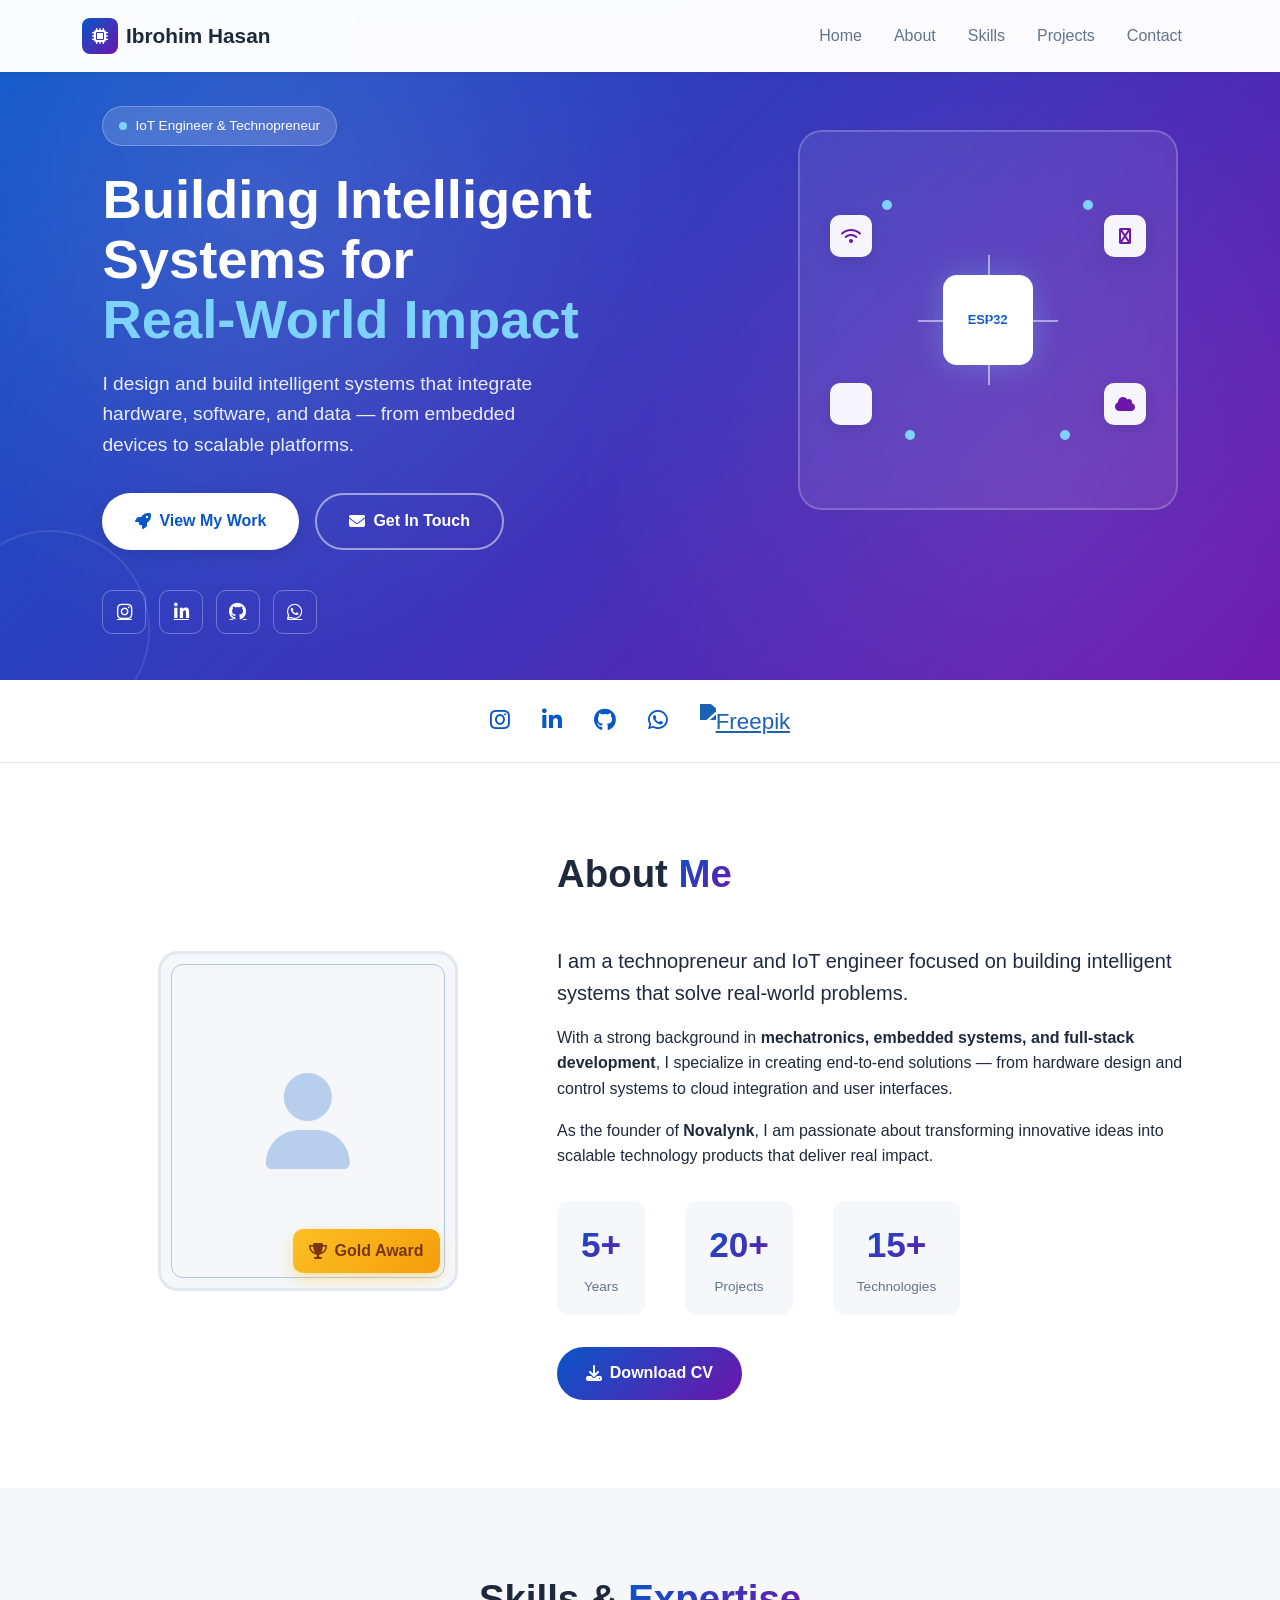
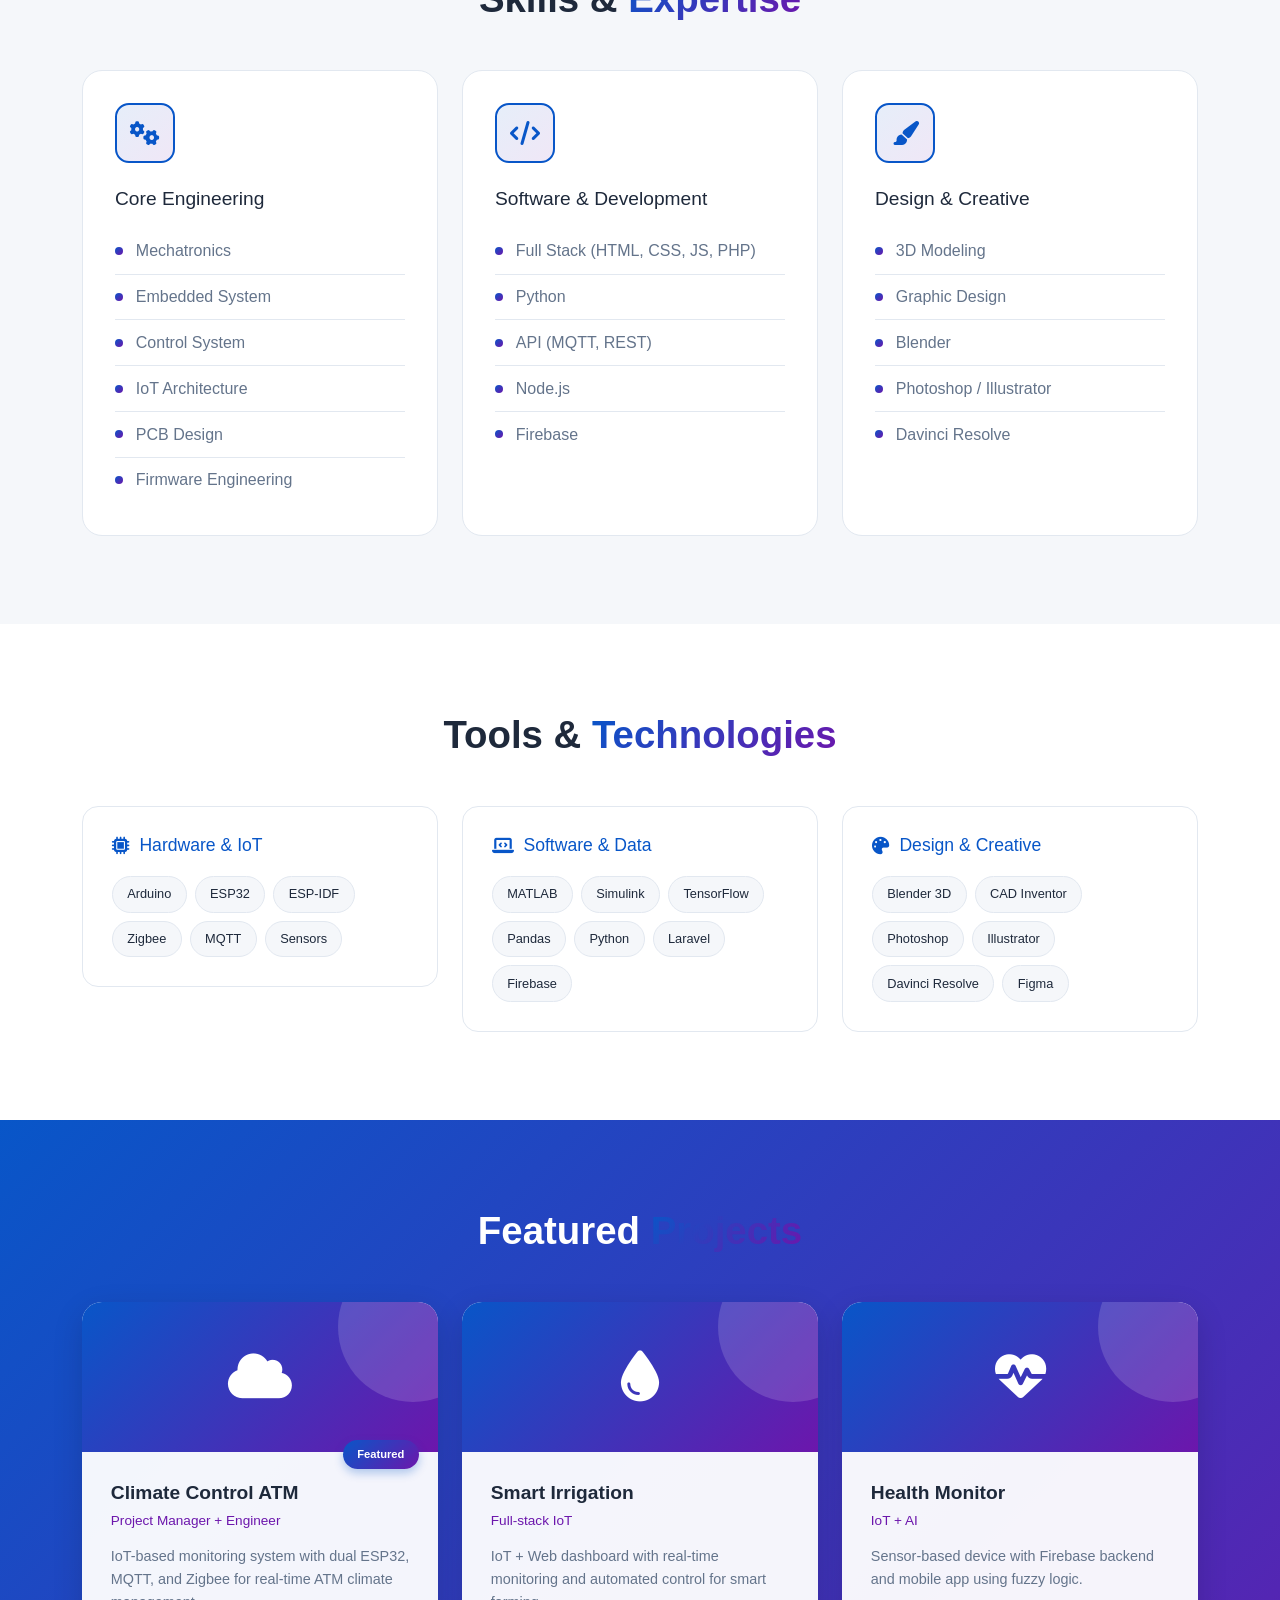
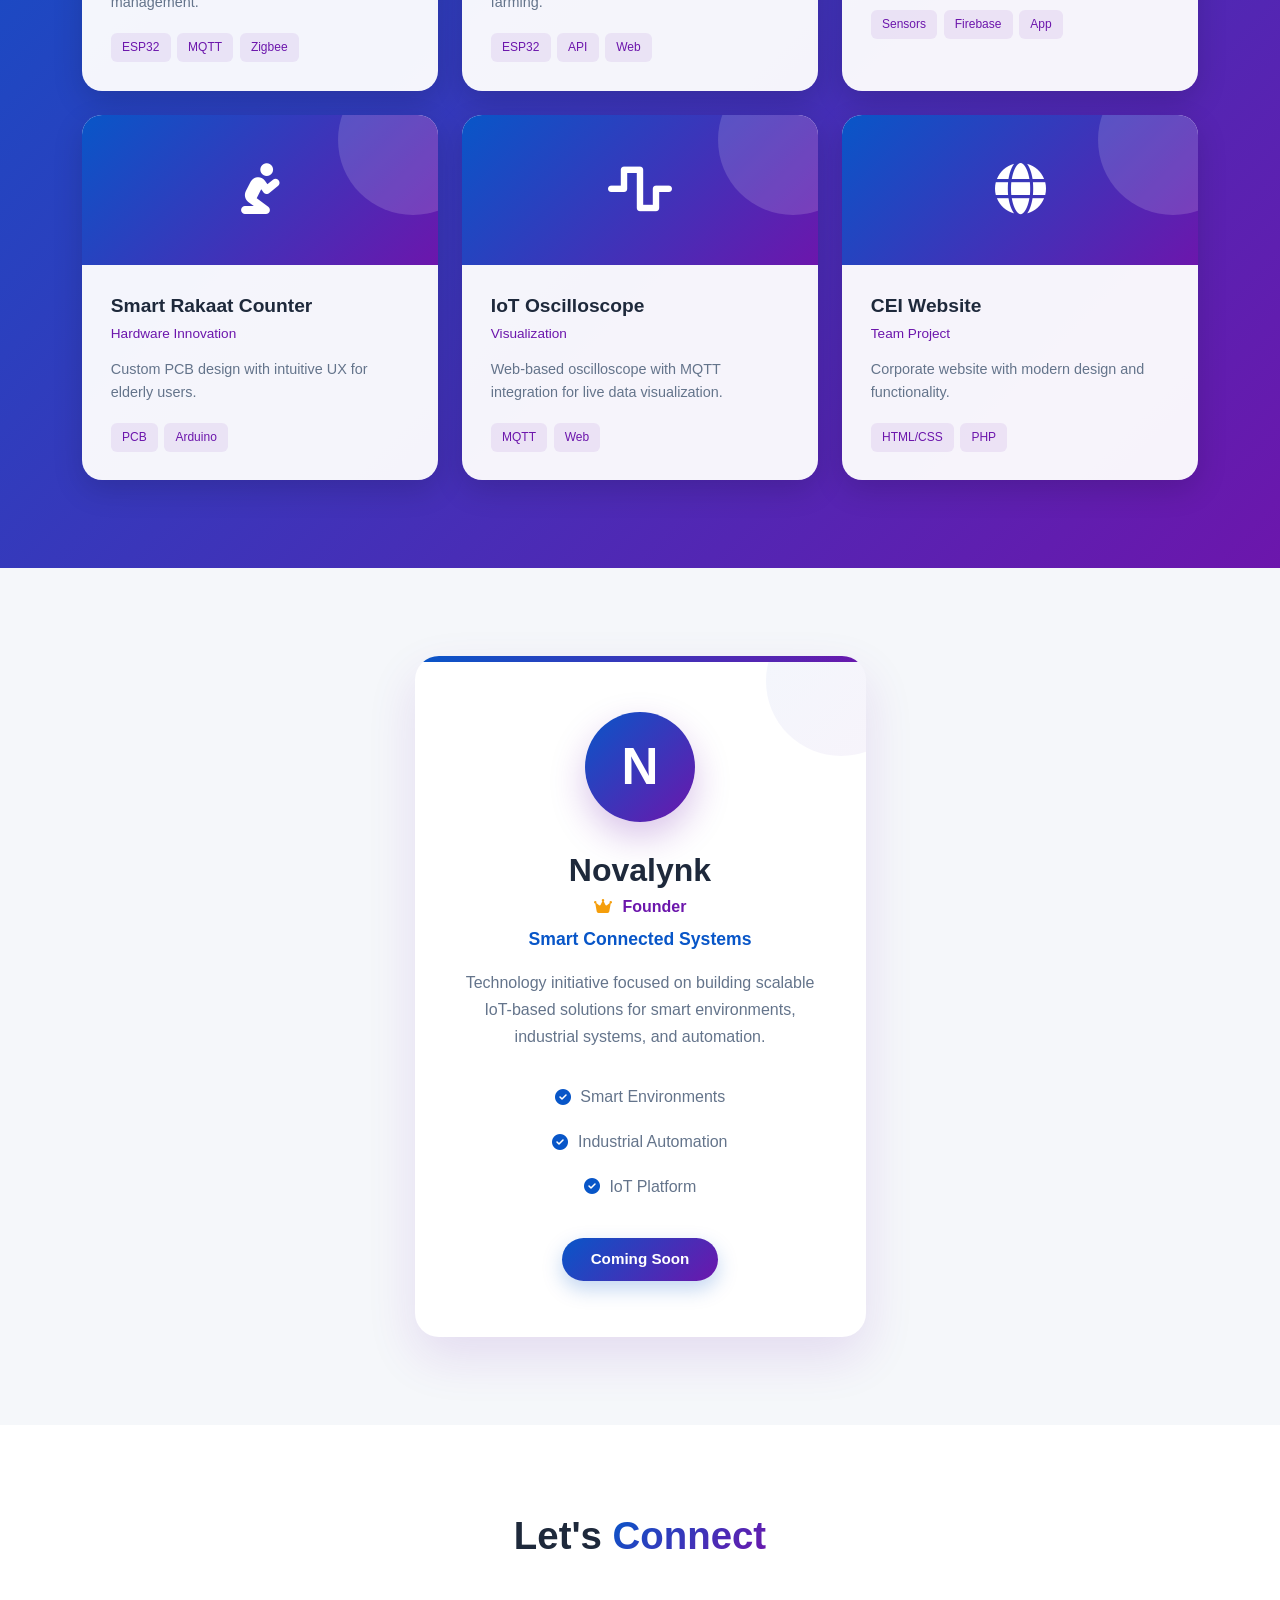
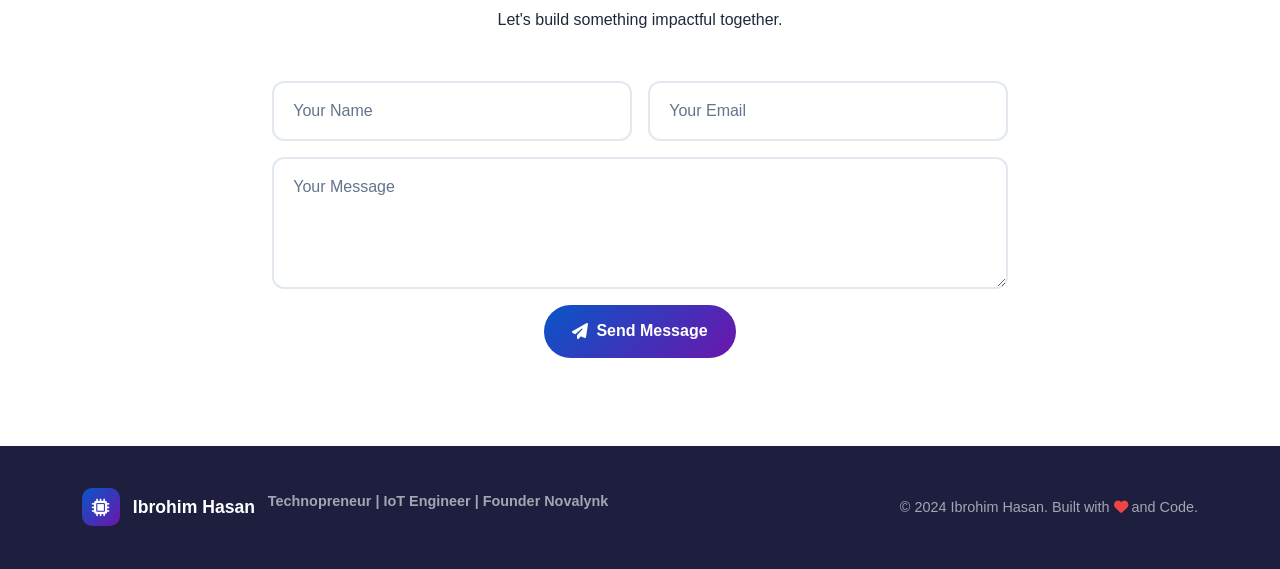
==== index.html @ d658c967 "Update Design" ====
<!DOCTYPE html>
<html lang="id">
<head>
    <meta charset="UTF-8">
    <meta name="viewport" content="width=device-width, initial-scale=1.0">
    <title>Ibrohim Hasan | Technopreneur & IoT Engineer</title>
    <link href="https://cdn.jsdelivr.net/npm/bootstrap@5.3.3/dist/css/bootstrap.min.css" rel="stylesheet">
    <link rel="stylesheet" href="https://cdnjs.cloudflare.com/ajax/libs/font-awesome/6.4.2/css/all.min.css">
    <link rel="stylesheet" href="style.css">
</head>
<body>
    <!-- Circuit Background -->
    <div class="circuit-bg"></div>
    
    <!-- Navigation -->
    <nav class="navbar navbar-expand-lg navbar-light fixed-top">
        <div class="container">
            <a class="navbar-brand" href="#">
                <span class="brand-icon"><i class="fas fa-microchip"></i></span> Ibrohim Hasan
            </a>
            <button class="navbar-toggler" type="button" data-bs-toggle="collapse" data-bs-target="#navbarNav">
                <span class="navbar-toggler-icon"></span>
            </button>
            <div class="collapse navbar-collapse" id="navbarNav">
                <ul class="navbar-nav ms-auto">
                    <li class="nav-item"><a class="nav-link" href="#hero">Home</a></li>
                    <li class="nav-item"><a class="nav-link" href="#about">About</a></li>
                    <li class="nav-item"><a class="nav-link" href="#skills">Skills</a></li>
                    <li class="nav-item"><a class="nav-link" href="#projects">Projects</a></li>
                    <li class="nav-item"><a class="nav-link" href="#contact">Contact</a></li>
                </ul>
            </div>
        </div>
    </nav>

    <!-- Hero Section - Gradient Blue to Purple -->
    <header class="hero" id="hero">
        <div class="hero-content">
            <div class="circuit-badge">
                <span class="circuit-dot"></span>
                <span>IoT Engineer & Technopreneur</span>
            </div>
            <h1>Building Intelligent Systems for <span class="highlight">Real-World Impact</span></h1>
            <p class="hero-subtitle">I design and build intelligent systems that integrate hardware, software, and data — from embedded devices to scalable platforms.</p>
            <div class="hero-buttons">
                <a href="#projects" class="btn btn-white">
                    <i class="fas fa-rocket"></i> View My Work
                </a>
                <a href="#contact" class="btn btn-outline-white">
                    <i class="fas fa-envelope"></i> Get In Touch
                </a>
            </div>
            <div class="hero-social">
                <a href="#"><i class="fab fa-instagram"></i></a>
                <a href="#"><i class="fab fa-linkedin-in"></i></a>
                <a href="#"><i class="fab fa-github"></i></a>
                <a href="#"><i class="fab fa-whatsapp"></i></a>
            </div>
        </div>
        <div class="hero-visual">
            <div class="pcb-board">
                <div class="pcb-cpu">ESP32</div>
                <div class="pcb-trace t1"></div>
                <div class="pcb-trace t2"></div>
                <div class="pcb-trace t3"></div>
                <div class="pcb-trace t4"></div>
                <div class="pcb-node n1"></div>
                <div class="pcb-node n2"></div>
                <div class="pcb-node n3"></div>
                <div class="pcb-node n4"></div>
                <div class="pcb-component c1"><i class="fas fa-wifi"></i></div>
                <div class="pcb-component c2"><i class="fas fa-bluetooth-b"></i></div>
                <div class="pcb-component c3"><i class="fas fa-sensor"></i></div>
                <div class="pcb-component c4"><i class="fas fa-cloud"></i></div>
            </div>
        </div>
    </header>

    <!-- Social Links Bar - White Background -->
    <div class="social-bar">
        <a href="#"><i class="fab fa-instagram"></i></a>
        <a href="#"><i class="fab fa-linkedin-in"></i></a>
        <a href="#"><i class="fab fa-github"></i></a>
        <a href="#"><i class="fab fa-whatsapp"></i></a>
        <a href="#"><img src="https://cdn.worldvectorlogo.com/logos/freepik.svg" alt="Freepik"></a>
    </div>

    <!-- About Section - White Background -->
    <section id="about" class="section-white">
        <div class="container">
            <div class="row align-items-center">
                <div class="col-lg-5 text-center mb-4 mb-lg-0">
                    <div class="about-frame">
                        <div class="frame-inner">
                            <div class="photo-placeholder">
                                <i class="fas fa-user"></i>
                            </div>
                            <div class="award-badge">
                                <i class="fas fa-trophy"></i> Gold Award
                            </div>
                        </div>
                    </div>
                </div>
                <div class="col-lg-7">
                    <h2 class="section-title">About <span class="highlight">Me</span></h2>
                    <p class="lead">I am a <strong>technopreneur and IoT engineer</strong> focused on building intelligent systems that solve real-world problems.</p>
                    <p>With a strong background in <strong>mechatronics, embedded systems, and full-stack development</strong>, I specialize in creating end-to-end solutions — from hardware design and control systems to cloud integration and user interfaces.</p>
                    <p>As the founder of <strong>Novalynk</strong>, I am passionate about transforming innovative ideas into scalable technology products that deliver real impact.</p>
                    <div class="stats-row">
                        <div class="stat-box">
                            <span class="stat-num">5+</span>
                            <span class="stat-label">Years</span>
                        </div>
                        <div class="stat-box">
                            <span class="stat-num">20+</span>
                            <span class="stat-label">Projects</span>
                        </div>
                        <div class="stat-box">
                            <span class="stat-num">15+</span>
                            <span class="stat-label">Technologies</span>
                        </div>
                    </div>
                    <a href="#" class="btn btn-download">
                        <i class="fas fa-download"></i> Download CV
                    </a>
                </div>
            </div>
        </div>
    </section>

    <!-- Skills Section - Light Gray Background -->
    <section id="skills" class="section-light">
        <div class="container">
            <h2 class="section-title text-center">Skills & <span class="highlight">Expertise</span></h2>
            <div class="row g-4">
                <div class="col-lg-4">
                    <div class="skill-category">
                        <div class="category-icon">
                            <i class="fas fa-cogs"></i>
                        </div>
                        <h3>Core Engineering</h3>
                        <ul class="skill-list">
                            <li><span class="skill-point"></span> Mechatronics</li>
                            <li><span class="skill-point"></span> Embedded System</li>
                            <li><span class="skill-point"></span> Control System</li>
                            <li><span class="skill-point"></span> IoT Architecture</li>
                            <li><span class="skill-point"></span> PCB Design</li>
                            <li><span class="skill-point"></span> Firmware Engineering</li>
                        </ul>
                    </div>
                </div>
                <div class="col-lg-4">
                    <div class="skill-category">
                        <div class="category-icon">
                            <i class="fas fa-code"></i>
                        </div>
                        <h3>Software & Development</h3>
                        <ul class="skill-list">
                            <li><span class="skill-point"></span> Full Stack (HTML, CSS, JS, PHP)</li>
                            <li><span class="skill-point"></span> Python</li>
                            <li><span class="skill-point"></span> API (MQTT, REST)</li>
                            <li><span class="skill-point"></span> Node.js</li>
                            <li><span class="skill-point"></span> Firebase</li>
                        </ul>
                    </div>
                </div>
                <div class="col-lg-4">
                    <div class="skill-category">
                        <div class="category-icon">
                            <i class="fas fa-paint-brush"></i>
                        </div>
                        <h3>Design & Creative</h3>
                        <ul class="skill-list">
                            <li><span class="skill-point"></span> 3D Modeling</li>
                            <li><span class="skill-point"></span> Graphic Design</li>
                            <li><span class="skill-point"></span> Blender</li>
                            <li><span class="skill-point"></span> Photoshop / Illustrator</li>
                            <li><span class="skill-point"></span> Davinci Resolve</li>
                        </ul>
                    </div>
                </div>
            </div>
        </div>
    </section>

    <!-- Tools Section - White Background -->
    <section id="tools" class="section-white">
        <div class="container">
            <h2 class="section-title text-center">Tools & <span class="highlight">Technologies</span></h2>
            <div class="row g-4">
                <div class="col-lg-4">
                    <div class="tool-group">
                        <h4><i class="fas fa-microchip"></i> Hardware & IoT</h4>
                        <div class="tool-tags">
                            <span class="tool-tag">Arduino</span>
                            <span class="tool-tag">ESP32</span>
                            <span class="tool-tag">ESP-IDF</span>
                            <span class="tool-tag">Zigbee</span>
                            <span class="tool-tag">MQTT</span>
                            <span class="tool-tag">Sensors</span>
                        </div>
                    </div>
                </div>
                <div class="col-lg-4">
                    <div class="tool-group">
                        <h4><i class="fas fa-laptop-code"></i> Software & Data</h4>
                        <div class="tool-tags">
                            <span class="tool-tag">MATLAB</span>
                            <span class="tool-tag">Simulink</span>
                            <span class="tool-tag">TensorFlow</span>
                            <span class="tool-tag">Pandas</span>
                            <span class="tool-tag">Python</span>
                            <span class="tool-tag">Laravel</span>
                            <span class="tool-tag">Firebase</span>
                        </div>
                    </div>
                </div>
                <div class="col-lg-4">
                    <div class="tool-group">
                        <h4><i class="fas fa-palette"></i> Design & Creative</h4>
                        <div class="tool-tags">
                            <span class="tool-tag">Blender 3D</span>
                            <span class="tool-tag">CAD Inventor</span>
                            <span class="tool-tag">Photoshop</span>
                            <span class="tool-tag">Illustrator</span>
                            <span class="tool-tag">Davinci Resolve</span>
                            <span class="tool-tag">Figma</span>
                        </div>
                    </div>
                </div>
            </div>
        </div>
    </section>

    <!-- Projects Section - Gradient Blue to Purple Background -->
    <section id="projects" class="section-gradient">
        <div class="container">
            <h2 class="section-title text-center">Featured <span class="highlight">Projects</span></h2>
            <div class="row g-4">
                <div class="col-md-6 col-lg-4">
                    <div class="project-card">
                        <div class="project-img">
                            <i class="fas fa-cloud"></i>
                        </div>
                        <div class="project-content">
                            <span class="project-badge">Featured</span>
                            <h3>Climate Control ATM</h3>
                            <p class="project-role">Project Manager + Engineer</p>
                            <p class="project-desc">IoT-based monitoring system with dual ESP32, MQTT, and Zigbee for real-time ATM climate management.</p>
                            <div class="project-tech">
                                <span>ESP32</span>
                                <span>MQTT</span>
                                <span>Zigbee</span>
                            </div>
                        </div>
                    </div>
                </div>
                <div class="col-md-6 col-lg-4">
                    <div class="project-card">
                        <div class="project-img">
                            <i class="fas fa-tint"></i>
                        </div>
                        <div class="project-content">
                            <h3>Smart Irrigation</h3>
                            <p class="project-role">Full-stack IoT</p>
                            <p class="project-desc">IoT + Web dashboard with real-time monitoring and automated control for smart farming.</p>
                            <div class="project-tech">
                                <span>ESP32</span>
                                <span>API</span>
                                <span>Web</span>
                            </div>
                        </div>
                    </div>
                </div>
                <div class="col-md-6 col-lg-4">
                    <div class="project-card">
                        <div class="project-img">
                            <i class="fas fa-heartbeat"></i>
                        </div>
                        <div class="project-content">
                            <h3>Health Monitor</h3>
                            <p class="project-role">IoT + AI</p>
                            <p class="project-desc">Sensor-based device with Firebase backend and mobile app using fuzzy logic.</p>
                            <div class="project-tech">
                                <span>Sensors</span>
                                <span>Firebase</span>
                                <span>App</span>
                            </div>
                        </div>
                    </div>
                </div>
                <div class="col-md-6 col-lg-4">
                    <div class="project-card">
                        <div class="project-img">
                            <i class="fas fa-pray"></i>
                        </div>
                        <div class="project-content">
                            <h3>Smart Rakaat Counter</h3>
                            <p class="project-role">Hardware Innovation</p>
                            <p class="project-desc">Custom PCB design with intuitive UX for elderly users.</p>
                            <div class="project-tech">
                                <span>PCB</span>
                                <span>Arduino</span>
                            </div>
                        </div>
                    </div>
                </div>
                <div class="col-md-6 col-lg-4">
                    <div class="project-card">
                        <div class="project-img">
                            <i class="fas fa-wave-square"></i>
                        </div>
                        <div class="project-content">
                            <h3>IoT Oscilloscope</h3>
                            <p class="project-role">Visualization</p>
                            <p class="project-desc">Web-based oscilloscope with MQTT integration for live data visualization.</p>
                            <div class="project-tech">
                                <span>MQTT</span>
                                <span>Web</span>
                            </div>
                        </div>
                    </div>
                </div>
                <div class="col-md-6 col-lg-4">
                    <div class="project-card">
                        <div class="project-img">
                            <i class="fas fa-globe"></i>
                        </div>
                        <div class="project-content">
                            <h3>CEI Website</h3>
                            <p class="project-role">Team Project</p>
                            <p class="project-desc">Corporate website with modern design and functionality.</p>
                            <div class="project-tech">
                                <span>HTML/CSS</span>
                                <span>PHP</span>
                            </div>
                        </div>
                    </div>
                </div>
            </div>
        </div>
    </section>

    <!-- Novalynk Section -->
    <section id="novalynk" class="section-light">
        <div class="container">
            <div class="row g-4 justify-content-center">
                <div class="col-lg-5">
                    <div class="novalynk-card">
                        <div class="novalynk-logo">N</div>
                        <h3>Novalynk</h3>
                        <p class="novalynk-role"><i class="fas fa-crown"></i> Founder</p>
                        <p class="novalynk-tagline">Smart Connected Systems</p>
                        <p class="novalynk-desc">Technology initiative focused on building scalable IoT-based solutions for smart environments, industrial systems, and automation.</p>
                        <div class="novalynk-features">
                            <div><i class="fas fa-check-circle"></i> Smart Environments</div>
                            <div><i class="fas fa-check-circle"></i> Industrial Automation</div>
                            <div><i class="fas fa-check-circle"></i> IoT Platform</div>
                        </div>
                        <span class="novalynk-status">Coming Soon</span>
                    </div>
                </div>
            </div>
        </div>
    </section>

    <!-- Contact Section - White Background -->
    <section id="contact" class="section-white">
        <div class="container">
            <h2 class="section-title text-center">Let's <span class="highlight">Connect</span></h2>
            <p class="text-center mb-5">Let's build something impactful together.</p>
            <div class="row justify-content-center">
                <div class="col-lg-8">
                    <form class="contact-form">
                        <div class="row g-3">
                            <div class="col-md-6">
                                <input type="text" class="form-control" placeholder="Your Name" required>
                            </div>
                            <div class="col-md-6">
                                <input type="email" class="form-control" placeholder="Your Email" required>
                            </div>
                            <div class="col-12">
                                <textarea class="form-control" rows="4" placeholder="Your Message" required></textarea>
                            </div>
                            <div class="col-12 text-center">
                                <button type="submit" class="btn btn-download">
                                    <i class="fas fa-paper-plane"></i> Send Message
                                </button>
                            </div>
                        </div>
                    </form>
                </div>
            </div>
        </div>
    </section>

    <!-- Footer -->
    <footer>
        <div class="container">
            <div class="footer-content">
                <div class="footer-brand">
                    <span class="brand-icon"><i class="fas fa-microchip"></i></span>
                    <span>Ibrohim Hasan</span>
                    <p class="footer-tagline">Technopreneur | IoT Engineer | Founder Novalynk</p>
                </div>
                <div class="footer-copy">
                    <p>&copy; 2024 Ibrohim Hasan. Built with <i class="fas fa-heart"></i> and Code.</p>
                </div>
            </div>
        </div>
    </footer>

    <script src="https://cdn.jsdelivr.net/npm/bootstrap@5.3.3/dist/js/bootstrap.bundle.min.js"></script>
    <script src="script.js"></script>
</body>
</html>
---- style.css ----
:root {
    --primary: #0856c8;
    --primary-dark: #064bad;
    --primary-light: #3b82f6;
    --purple: #6c16ac;
    --purple-light: #8b5cf6;
    --text-head: #0856c8;
    --bg-light: #f5f7fa;
    --white: #ffffff;
    --text-dark: #1e293b;
    --text-muted: #64748b;
    --border: #e2e8f0;
}

* {
    margin: 0;
    padding: 0;
    box-sizing: border-box;
}

html {
    scroll-behavior: smooth;
}

body {
    font-family: 'Segoe UI', Tahoma, Geneva, Verdana, sans-serif;
    background-color: var(--bg-light);
    color: var(--text-dark);
    line-height: 1.6;
}

/* Circuit Background Pattern */
.circuit-bg {
    position: fixed;
    top: 0;
    left: 0;
    width: 100%;
    height: 100%;
    background-image: 
        radial-gradient(circle at 10% 20%, rgba(8, 86, 200, 0.04) 0%, transparent 40%),
        radial-gradient(circle at 90% 80%, rgba(108, 22, 172, 0.04) 0%, transparent 40%);
    z-index: -1;
}

/* Navigation - Enhanced */
.navbar {
    background-color: rgba(255, 255, 255, 0.98);
    backdrop-filter: blur(10px);
    box-shadow: 0 1px 3px rgba(0, 0, 0, 0.05);
    padding: 0.8rem 0;
    transition: all 0.3s ease;
}

.navbar.scrolled {
    box-shadow: 0 4px 20px rgba(0, 0, 0, 0.08);
}

.navbar-brand {
    font-weight: 700;
    font-size: 1.3rem;
    color: var(--text-dark) !important;
    display: flex;
    align-items: center;
    gap: 0.5rem;
}

.navbar-brand .brand-icon {
    width: 36px;
    height: 36px;
    background: linear-gradient(135deg, var(--primary), var(--purple));
    border-radius: 8px;
    display: flex;
    align-items: center;
    justify-content: center;
    color: white;
    font-size: 1rem;
}

.nav-link {
    color: var(--text-muted) !important;
    font-weight: 500;
    padding: 0.5rem 1rem !important;
    position: relative;
    transition: color 0.3s ease;
}

.nav-link::after {
    content: '';
    position: absolute;
    bottom: 0;
    left: 50%;
    width: 0;
    height: 2px;
    background: linear-gradient(90deg, var(--primary), var(--purple));
    transition: all 0.3s ease;
    transform: translateX(-50%);
}

.nav-link:hover {
    color: var(--primary) !important;
}

.nav-link:hover::after {
    width: 60%;
}

/* Hero Section - Enhanced */
.hero {
    min-height: 680px;
    display: flex;
    align-items: center;
    justify-content: space-between;
    padding: 0 8%;
    background: linear-gradient(135deg, var(--primary) 0%, var(--purple) 100%);
    position: relative;
    overflow: hidden;
}

.hero::before {
    content: '';
    position: absolute;
    top: 0;
    left: 0;
    width: 100%;
    height: 100%;
    background: 
        radial-gradient(circle at 20% 30%, rgba(255,255,255,0.12) 0%, transparent 40%),
        radial-gradient(circle at 80% 70%, rgba(255,255,255,0.08) 0%, transparent 40%);
}

.hero::after {
    content: '';
    position: absolute;
    bottom: -50px;
    left: -50px;
    width: 200px;
    height: 200px;
    border: 2px solid rgba(255,255,255,0.1);
    border-radius: 50%;
}

.hero-decoration {
    position: absolute;
    width: 300px;
    height: 300px;
    border: 1px solid rgba(255,255,255,0.08);
    border-radius: 50%;
    right: -100px;
    top: -100px;
}

.hero-content {
    max-width: 52%;
    position: relative;
    z-index: 2;
    padding-top: 60px;
}

.circuit-badge {
    display: inline-flex;
    align-items: center;
    gap: 0.5rem;
    background: rgba(255, 255, 255, 0.15);
    border: 1px solid rgba(255, 255, 255, 0.25);
    padding: 0.5rem 1rem;
    border-radius: 50px;
    font-size: 0.85rem;
    color: white;
    margin-bottom: 1.5rem;
    animation: fadeInUp 1s ease;
}

.circuit-dot {
    width: 8px;
    height: 8px;
    background: #7dd3fc;
    border-radius: 50%;
    animation: pulse 2s infinite;
}

@keyframes pulse {
    0%, 100% { opacity: 1; box-shadow: 0 0 10px #7dd3fc; }
    50% { opacity: 0.5; }
}

@keyframes fadeInUp {
    from { opacity: 0; transform: translateY(30px); }
    to { opacity: 1; transform: translateY(0); }
}

.hero h1 {
    font-size: 3.4rem;
    font-weight: 800;
    line-height: 1.1;
    margin-bottom: 1.2rem;
    color: white;
    animation: fadeInUp 1.2s ease;
}

.hero h1 .highlight {
    color: #7dd3fc;
    display: block;
}

.hero-subtitle {
    font-size: 1.2rem;
    color: rgba(255, 255, 255, 0.9);
    margin-bottom: 2rem;
    max-width: 480px;
    animation: fadeInUp 1.5s ease;
}

.hero-buttons {
    display: flex;
    gap: 1rem;
    margin-bottom: 2.5rem;
    animation: fadeInUp 1.8s ease;
}

.btn-white {
    background: white;
    color: var(--primary) !important;
    font-weight: 600;
    padding: 0.9rem 2rem;
    border-radius: 50px;
    text-decoration: none;
    display: inline-flex;
    align-items: center;
    gap: 0.5rem;
    transition: all 0.3s ease;
    box-shadow: 0 4px 15px rgba(0, 0, 0, 0.1);
}

.btn-white:hover {
    transform: translateY(-3px);
    box-shadow: 0 8px 25px rgba(0, 0, 0, 0.15);
    color: var(--primary) !important;
}

.btn-outline-white {
    background: transparent;
    color: white !important;
    border: 2px solid rgba(255, 255, 255, 0.5);
    font-weight: 600;
    padding: 0.9rem 2rem;
    border-radius: 50px;
    text-decoration: none;
    display: inline-flex;
    align-items: center;
    gap: 0.5rem;
    transition: all 0.3s ease;
}

.btn-outline-white:hover {
    background: white;
    color: var(--primary) !important;
    border-color: white;
}

.hero-social {
    display: flex;
    gap: 0.8rem;
    animation: fadeInUp 2s ease;
}

.hero-social a {
    width: 44px;
    height: 44px;
    display: flex;
    align-items: center;
    justify-content: center;
    border: 1px solid rgba(255, 255, 255, 0.3);
    border-radius: 10px;
    color: white;
    font-size: 1.1rem;
    transition: all 0.3s ease;
}

.hero-social a:hover {
    background: white;
    color: var(--primary);
    transform: translateY(-3px);
}

/* PCB Visual - Enhanced */
.hero-visual {
    max-width: 48%;
    display: flex;
    justify-content: center;
    align-items: center;
    position: relative;
    z-index: 2;
    padding-bottom: 40px;
    animation: fadeInRight 1.5s ease;
}

@keyframes fadeInRight {
    from { opacity: 0; transform: translateX(30px); }
    to { opacity: 1; transform: translateX(0); }
}

.pcb-board {
    width: 380px;
    height: 380px;
    background: rgba(255, 255, 255, 0.08);
    border: 2px solid rgba(255, 255, 255, 0.2);
    border-radius: 24px;
    position: relative;
    backdrop-filter: blur(5px);
}

.pcb-board::before {
    content: '';
    position: absolute;
    top: 0;
    left: 0;
    width: 100%;
    height: 100%;
    background: 
        linear-gradient(90deg, transparent 49%, rgba(255,255,255,0.05) 50%, transparent 51%),
        linear-gradient(0deg, transparent 49%, rgba(255,255,255,0.05) 50%, transparent 51%);
    background-size: 30px 30px;
}

.pcb-cpu {
    position: absolute;
    top: 50%;
    left: 50%;
    transform: translate(-50%, -50%);
    width: 90px;
    height: 90px;
    background: white;
    border-radius: 14px;
    display: flex;
    align-items: center;
    justify-content: center;
    font-weight: 700;
    font-size: 0.8rem;
    color: var(--primary);
    box-shadow: 0 0 30px rgba(125, 211, 252, 0.3);
}

.pcb-trace {
    position: absolute;
    background: rgba(255, 255, 255, 0.5);
}

.t1 { width: 65px; height: 2px; top: 50%; left: calc(50% - 70px); }
.t2 { width: 65px; height: 2px; top: 50%; right: calc(50% - 70px); }
.t3 { width: 2px; height: 65px; left: 50%; top: calc(50% - 65px); }
.t4 { width: 2px; height: 65px; left: 50%; bottom: calc(50% - 65px); }

.pcb-node {
    position: absolute;
    width: 10px;
    height: 10px;
    background: #7dd3fc;
    border-radius: 50%;
    animation: pulse 2s infinite;
}

.n1 { top: 18%; left: 22%; }
.n2 { top: 18%; right: 22%; }
.n3 { bottom: 18%; left: 28%; }
.n4 { bottom: 18%; right: 28%; }
.n5 { top: 50%; left: 12%; }
.n6 { top: 50%; right: 12%; }

.pcb-component {
    position: absolute;
    width: 42px;
    height: 42px;
    background: rgba(255, 255, 255, 0.95);
    border-radius: 10px;
    display: flex;
    align-items: center;
    justify-content: center;
    color: var(--purple);
    font-size: 1rem;
    box-shadow: 0 4px 15px rgba(0, 0, 0, 0.1);
}

.c1 { top: 22%; left: 8%; }
.c2 { top: 22%; right: 8%; }
.c3 { bottom: 22%; left: 8%; }
.c4 { bottom: 22%; right: 8%; }

/* Social Bar */
.social-bar {
    display: flex;
    justify-content: center;
    align-items: center;
    gap: 2rem;
    padding: 1.4rem;
    background: var(--white);
    border-bottom: 1px solid var(--border);
}

.social-bar a {
    color: var(--primary);
    font-size: 1.4rem;
    transition: all 0.3s ease;
}

.social-bar a:hover {
    color: var(--purple);
    transform: translateY(-3px);
}

.social-bar img {
    width: 26px;
    filter: brightness(0) saturate(100%) invert(28%) sepia(91%) saturate(745%) hue-rotate(180deg);
}

/* Sections */
section {
    padding: 5.5rem 0;
}

.section-white {
    background-color: var(--white);
}

.section-light {
    background-color: var(--bg-light);
}

.section-gradient {
    background: linear-gradient(135deg, var(--primary), var(--purple));
    color: white;
}

.section-title {
    font-size: 2.4rem;
    font-weight: 700;
    margin-bottom: 3rem;
    color: var(--text-dark);
}

.section-title .highlight {
    background: linear-gradient(135deg, var(--primary), var(--purple));
    -webkit-background-clip: text;
    -webkit-text-fill-color: transparent;
    background-clip: text;
}

.section-gradient .section-title {
    color: white;
}

.section-gradient .section-title .highlight {
    color: #7dd3fc;
}

/* Make all text white in gradient section */
.section-gradient .project-card h3,
.section-gradient .project-card .project-role,
.section-gradient .project-card .project-desc {
    color: white;
}

.section-gradient .project-card .project-tech span {
    background: rgba(255, 255, 255, 0.2);
    color: white;
}

/* About Section - Enhanced */
.about-frame {
    display: inline-block;
    position: relative;
}

.frame-inner {
    width: 300px;
    height: 340px;
    background: var(--bg-light);
    border: 3px solid var(--border);
    border-radius: 20px;
    overflow: hidden;
    position: relative;
}

.frame-inner::before {
    content: '';
    position: absolute;
    top: 10px;
    left: 10px;
    right: 10px;
    bottom: 10px;
    border: 1px solid var(--primary);
    border-radius: 12px;
    opacity: 0.3;
}

.photo-placeholder {
    width: 100%;
    height: 100%;
    display: flex;
    align-items: center;
    justify-content: center;
    font-size: 6rem;
    color: var(--primary);
    opacity: 0.25;
}

.frame-inner .award-badge {
    position: absolute;
    bottom: 15px;
    right: 15px;
    background: linear-gradient(135deg, #fbbf24, #f59e0b);
    padding: 0.6rem 1rem;
    border-radius: 10px;
    font-weight: 600;
    color: #78350f;
    display: flex;
    align-items: center;
    gap: 0.5rem;
    box-shadow: 0 6px 15px rgba(251, 191, 36, 0.4);
}

.stats-row {
    display: flex;
    gap: 2.5rem;
    margin: 2rem 0;
}

.stat-box {
    text-align: center;
    padding: 1rem 1.5rem;
    background: var(--bg-light);
    border-radius: 12px;
}

.stat-num {
    display: block;
    font-size: 2.2rem;
    font-weight: 700;
    background: linear-gradient(135deg, var(--primary), var(--purple));
    -webkit-background-clip: text;
    -webkit-text-fill-color: transparent;
    background-clip: text;
}

.stat-label {
    font-size: 0.85rem;
    color: var(--text-muted);
}

.btn-download {
    background: linear-gradient(135deg, var(--primary), var(--purple));
    color: white !important;
    border: none;
    padding: 0.9rem 1.8rem;
    border-radius: 50px;
    font-weight: 600;
    text-decoration: none;
    display: inline-flex;
    align-items: center;
    gap: 0.5rem;
    transition: all 0.3s ease;
}

.btn-download:hover {
    transform: translateY(-3px);
    box-shadow: 0 10px 25px rgba(8, 86, 200, 0.35);
    color: white;
}

/* Skills - Enhanced */
.skill-category {
    background: var(--white);
    border: 1px solid var(--border);
    border-radius: 20px;
    padding: 2rem;
    height: 100%;
    transition: all 0.3s ease;
    position: relative;
    overflow: hidden;
}

.skill-category::before {
    content: '';
    position: absolute;
    top: 0;
    left: 0;
    width: 100%;
    height: 4px;
    background: linear-gradient(90deg, var(--primary), var(--purple));
    transform: scaleX(0);
    transform-origin: left;
    transition: transform 0.3s ease;
}

.skill-category:hover {
    transform: translateY(-8px);
    box-shadow: 0 20px 40px rgba(0, 0, 0, 0.08);
    border-color: transparent;
}

.skill-category:hover::before {
    transform: scaleX(1);
}

.category-icon {
    width: 60px;
    height: 60px;
    background: linear-gradient(135deg, rgba(8, 86, 200, 0.1), rgba(108, 22, 172, 0.1));
    border: 2px solid var(--primary);
    border-radius: 14px;
    display: flex;
    align-items: center;
    justify-content: center;
    font-size: 1.5rem;
    color: var(--primary);
    margin-bottom: 1.5rem;
}

.skill-category h3 {
    font-size: 1.2rem;
    margin-bottom: 1.2rem;
    color: var(--text-dark);
}

.skill-list {
    list-style: none;
    padding: 0;
    margin: 0;
}

.skill-list li {
    display: flex;
    align-items: center;
    gap: 0.8rem;
    padding: 0.6rem 0;
    color: var(--text-muted);
    border-bottom: 1px solid var(--border);
}

.skill-list li:last-child {
    border-bottom: none;
}

.skill-point {
    width: 8px;
    height: 8px;
    background: linear-gradient(135deg, var(--primary), var(--purple));
    border-radius: 50%;
    flex-shrink: 0;
}

/* Tools - Enhanced */
.tool-group {
    background: var(--white);
    border: 1px solid var(--border);
    border-radius: 16px;
    padding: 1.8rem;
    transition: all 0.3s ease;
}

.tool-group:hover {
    border-color: var(--primary);
    box-shadow: 0 10px 30px rgba(0, 0, 0, 0.06);
}

.tool-group h4 {
    display: flex;
    align-items: center;
    gap: 0.6rem;
    font-size: 1.1rem;
    margin-bottom: 1.2rem;
    color: var(--primary);
}

.tool-tags {
    display: flex;
    flex-wrap: wrap;
    gap: 0.5rem;
}

.tool-tag {
    background: var(--bg-light);
    border: 1px solid var(--border);
    padding: 0.45rem 0.9rem;
    border-radius: 20px;
    font-size: 0.8rem;
    color: var(--text-dark);
    transition: all 0.3s ease;
}

.tool-tag:hover {
    background: linear-gradient(135deg, var(--primary), var(--purple));
    color: white;
    border-color: transparent;
}

/* Projects - Enhanced Grid */
.section-gradient .project-card {
    background: rgba(255, 255, 255, 0.95);
    border-radius: 20px;
    overflow: hidden;
    box-shadow: 0 10px 30px rgba(0, 0, 0, 0.15);
    transition: all 0.4s ease;
    height: 100%;
}

.section-gradient .project-card:hover {
    transform: translateY(-12px);
    box-shadow: 0 25px 50px rgba(0, 0, 0, 0.2);
    background: white;
}

.section-gradient .project-img {
    height: 150px;
    background: linear-gradient(135deg, var(--primary), var(--purple));
    display: flex;
    align-items: center;
    justify-content: center;
    position: relative;
    overflow: hidden;
}

.section-gradient .project-img::before {
    content: '';
    position: absolute;
    width: 150px;
    height: 150px;
    background: rgba(255,255,255,0.15);
    border-radius: 50%;
    top: -50px;
    right: -50px;
}

.section-gradient .project-img i {
    font-size: 3.2rem;
    color: white;
}

.section-gradient .project-content {
    padding: 1.8rem;
    position: relative;
}

.section-gradient .project-card .project-badge {
    position: absolute;
    top: -12px;
    right: 1.2rem;
    background: linear-gradient(135deg, var(--primary), var(--purple));
    padding: 0.35rem 0.9rem;
    border-radius: 20px;
    font-size: 0.7rem;
    font-weight: 600;
    color: white;
    box-shadow: 0 4px 10px rgba(8, 86, 200, 0.3);
}

.section-gradient .project-card h3 {
    font-size: 1.2rem;
    font-weight: 600;
    margin-bottom: 0.4rem;
    color: var(--text-dark);
}

.section-gradient .project-card .project-role {
    font-size: 0.85rem;
    color: var(--purple);
    margin-bottom: 0.8rem;
    font-weight: 500;
}

.section-gradient .project-card .project-desc {
    font-size: 0.9rem;
    color: var(--text-muted);
    margin-bottom: 1.2rem;
    line-height: 1.6;
}

.section-gradient .project-card .project-tech {
    display: flex;
    flex-wrap: wrap;
    gap: 0.4rem;
}

.section-gradient .project-card .project-tech span {
    background: rgba(108, 22, 172, 0.08);
    padding: 0.3rem 0.7rem;
    border-radius: 6px;
    font-size: 0.75rem;
    color: var(--purple);
    font-weight: 500;
}

/* Novalynk - Enhanced Card */
.novalynk-card {
    background: white;
    border-radius: 24px;
    padding: 3.5rem 2.5rem;
    text-align: center;
    box-shadow: 0 20px 50px rgba(108, 22, 172, 0.12);
    position: relative;
    overflow: hidden;
}

.novalynk-card::before {
    content: '';
    position: absolute;
    top: 0;
    left: 0;
    width: 100%;
    height: 6px;
    background: linear-gradient(90deg, var(--primary), var(--purple));
}

.novalynk-card::after {
    content: '';
    position: absolute;
    top: -50px;
    right: -50px;
    width: 150px;
    height: 150px;
    background: linear-gradient(135deg, var(--primary), var(--purple));
    opacity: 0.05;
    border-radius: 50%;
}

.novalynk-logo {
    width: 110px;
    height: 110px;
    background: linear-gradient(135deg, var(--primary), var(--purple));
    border-radius: 50%;
    display: flex;
    align-items: center;
    justify-content: center;
    font-size: 3.2rem;
    font-weight: 800;
    color: white;
    margin: 0 auto 1.8rem;
    box-shadow: 0 15px 35px rgba(108, 22, 172, 0.25);
    position: relative;
    z-index: 1;
}

.novalynk-card h3 {
    font-size: 2rem;
    font-weight: 700;
    color: var(--text-dark);
    margin-bottom: 0.3rem;
    position: relative;
    z-index: 1;
}

.novalynk-role {
    color: var(--purple);
    font-weight: 600;
    font-size: 1rem;
    margin-bottom: 0.3rem;
    position: relative;
    z-index: 1;
}

.novalynk-role i {
    color: #f59e0b;
    margin-right: 0.4rem;
}

.novalynk-tagline {
    color: var(--primary);
    font-weight: 600;
    font-size: 1.1rem;
    margin-bottom: 1rem;
    position: relative;
    z-index: 1;
}

.novalynk-desc {
    color: var(--text-muted);
    font-size: 1rem;
    margin-bottom: 1.5rem;
    line-height: 1.7;
    position: relative;
    z-index: 1;
}

.novalynk-features {
    margin-bottom: 1.8rem;
    position: relative;
    z-index: 1;
}

.novalynk-features div {
    display: flex;
    align-items: center;
    justify-content: center;
    gap: 0.6rem;
    padding: 0.6rem 0;
    color: var(--text-muted);
}

.novalynk-features i {
    color: var(--primary);
}

.novalynk-status {
    display: inline-block;
    background: linear-gradient(135deg, var(--primary), var(--purple));
    color: white;
    padding: 0.6rem 1.8rem;
    border-radius: 50px;
    font-weight: 600;
    font-size: 0.95rem;
    box-shadow: 0 8px 20px rgba(8, 86, 200, 0.25);
    position: relative;
    z-index: 1;
}

/* Contact - Enhanced */
.contact-form .form-control {
    background: var(--white);
    border: 2px solid var(--border);
    color: var(--text-dark);
    padding: 1rem 1.2rem;
    border-radius: 12px;
    transition: all 0.3s ease;
}

.contact-form .form-control:focus {
    border-color: var(--primary);
    box-shadow: 0 0 0 4px rgba(8, 86, 200, 0.1);
}

.contact-form .form-control::placeholder {
    color: var(--text-muted);
}

/* Footer - Enhanced */
footer {
    background: #1e1e3f;
    color: white;
    padding: 2.5rem 0;
}

.footer-content {
    display: flex;
    justify-content: space-between;
    align-items: center;
}

.footer-brand {
    display: flex;
    align-items: center;
    gap: 0.8rem;
    font-weight: 600;
    font-size: 1.1rem;
}

.footer-brand .brand-icon {
    width: 38px;
    height: 38px;
    background: linear-gradient(135deg, var(--primary), var(--purple));
    border-radius: 10px;
    display: flex;
    align-items: center;
    justify-content: center;
}

.footer-tagline {
    color: rgba(255, 255, 255, 0.6);
    font-size: 0.9rem;
    margin-top: 0.3rem;
}

.footer-copy p {
    color: rgba(255, 255, 255, 0.6);
    font-size: 0.9rem;
    margin: 0;
}

.footer-copy i {
    color: #ef4444;
}

/* Responsive */
@media (max-width: 991px) {
    .hero {
        flex-direction: column;
        text-align: center;
        min-height: auto;
        padding: 120px 5% 60px;
    }
    
    .hero-content {
        max-width: 100%;
        padding-top: 0;
    }
    
    .hero h1 {
        font-size: 2.6rem;
    }
    
    .hero-subtitle {
        max-width: 100%;
    }
    
    .hero-buttons {
        justify-content: center;
    }
    
    .hero-visual {
        max-width: 100%;
        margin-top: 2.5rem;
    }
    
    .pcb-board {
        width: 300px;
        height: 300px;
    }
}

@media (max-width: 767px) {
    .hero h1 {
        font-size: 2rem;
    }
    
    .section-title {
        font-size: 1.9rem;
    }
    
    .stats-row {
        justify-content: center;
    }
    
    .footer-content {
        flex-direction: column;
        text-align: center;
        gap: 1.5rem;
    }
}
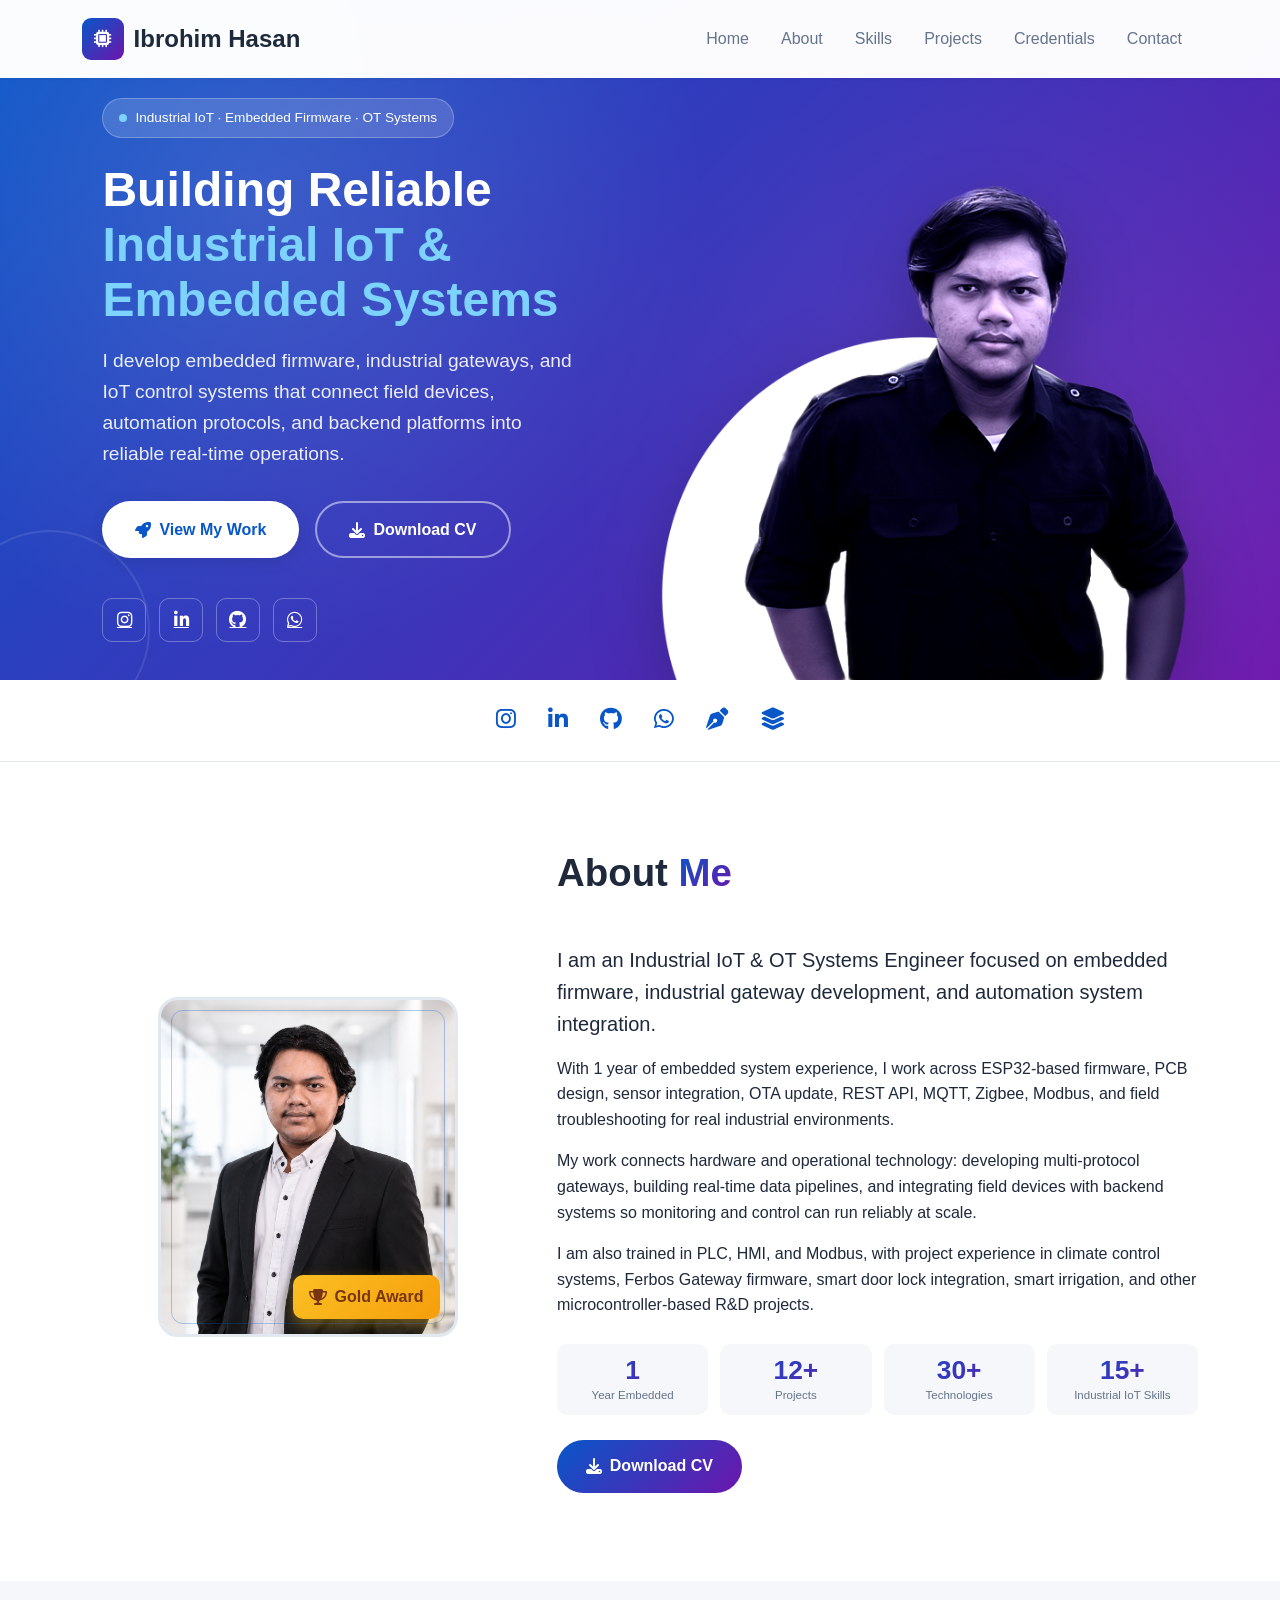
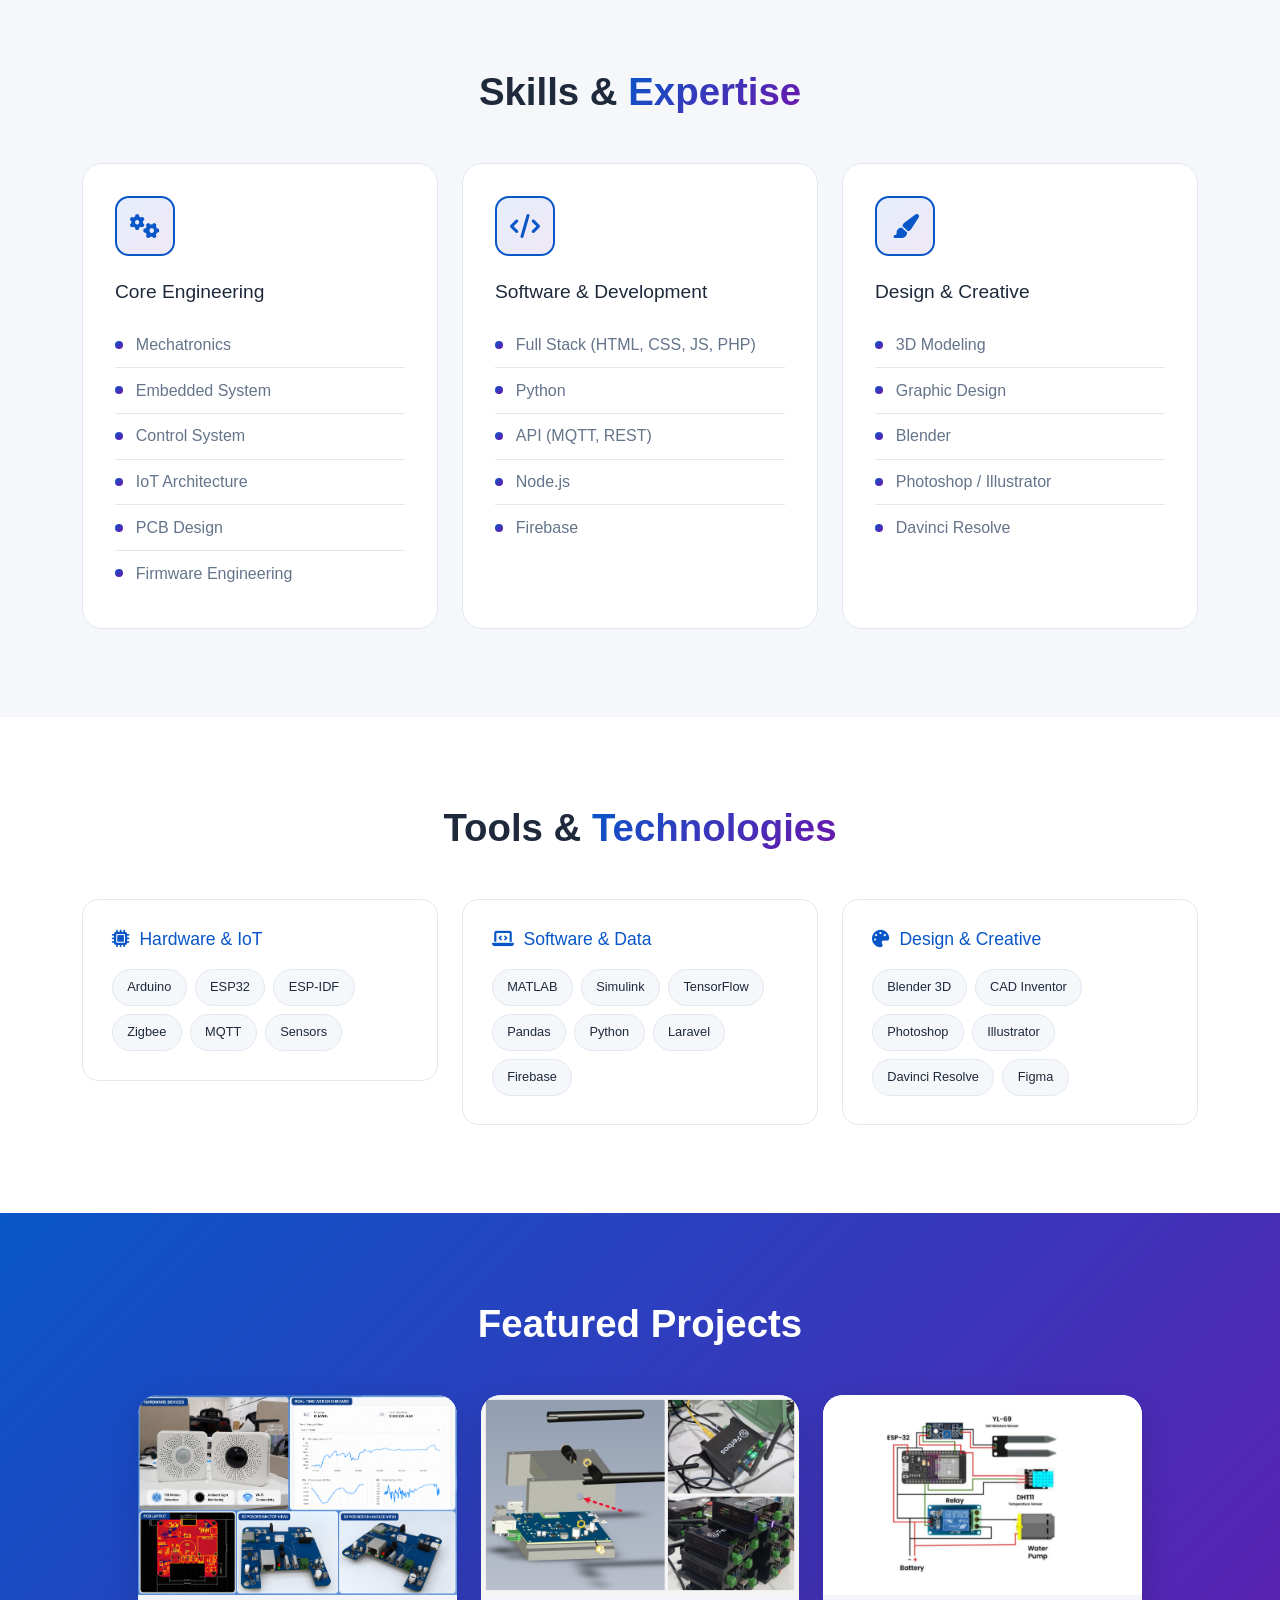
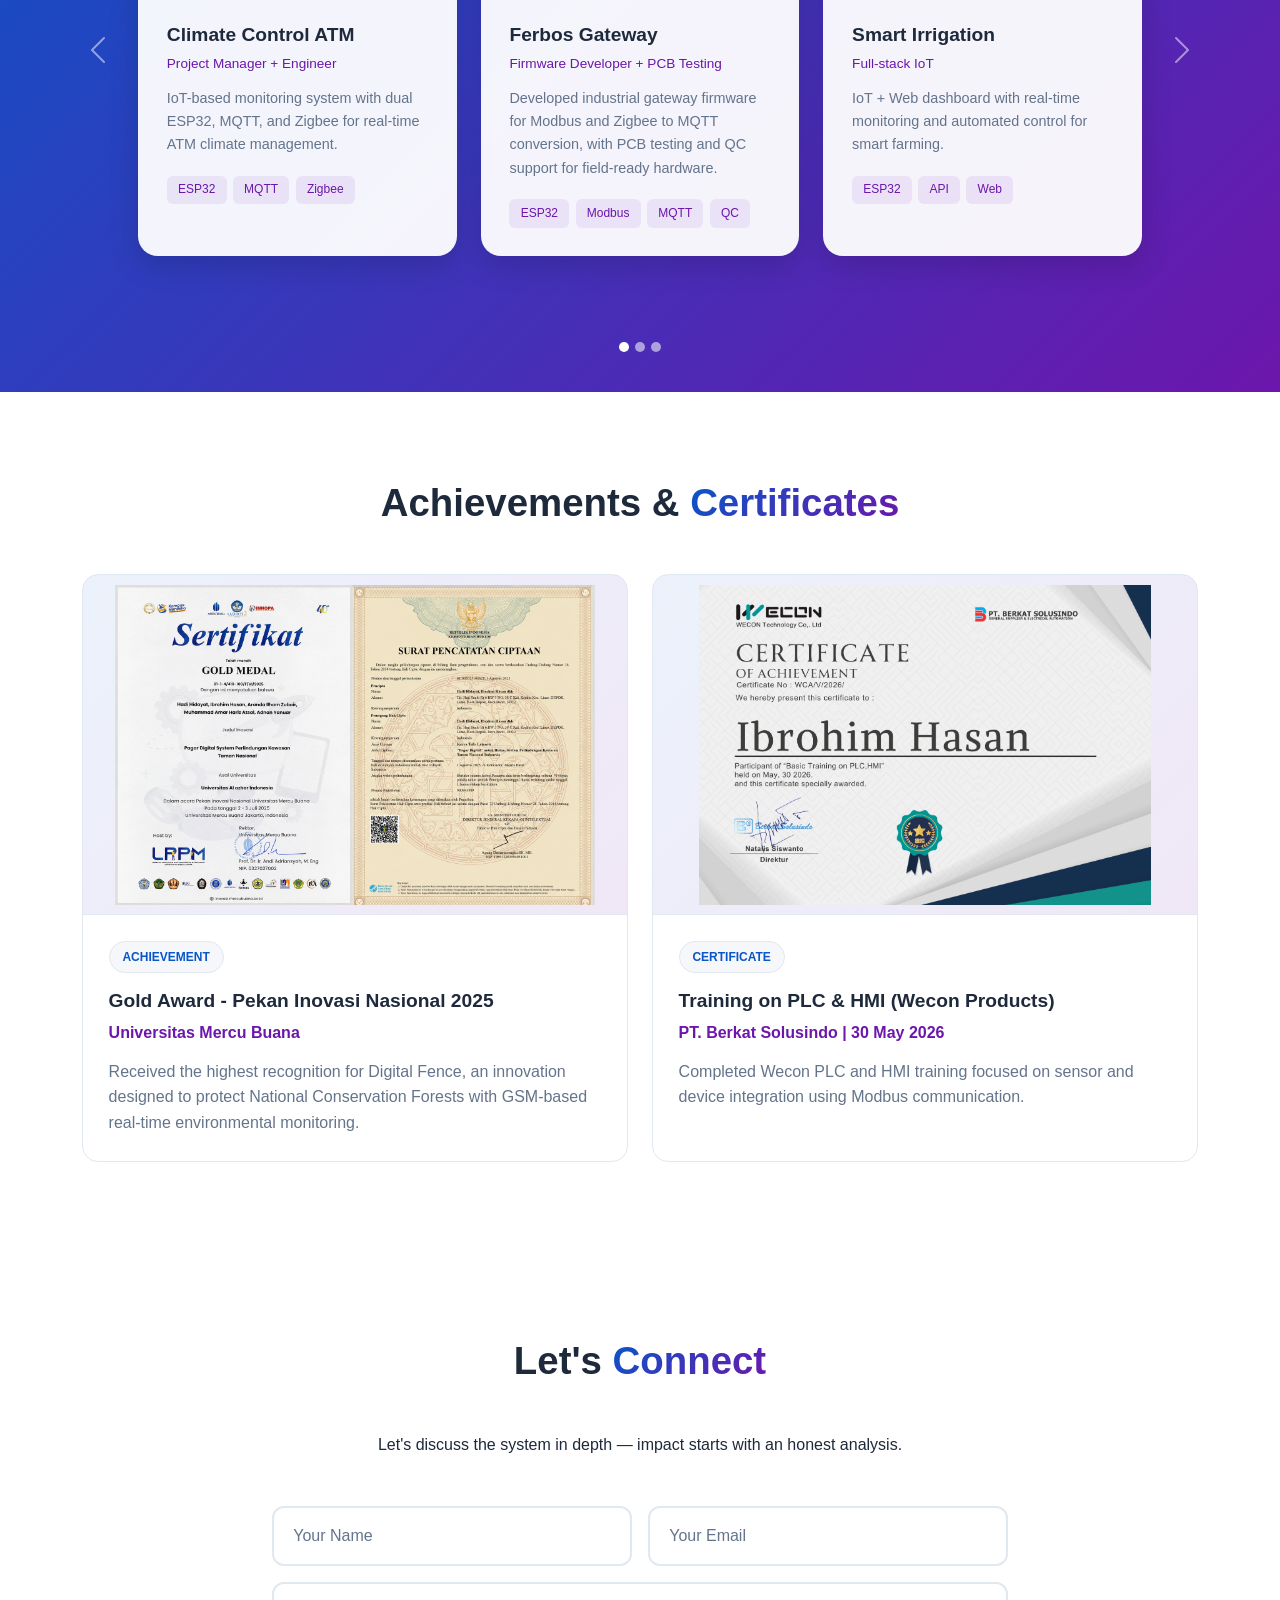
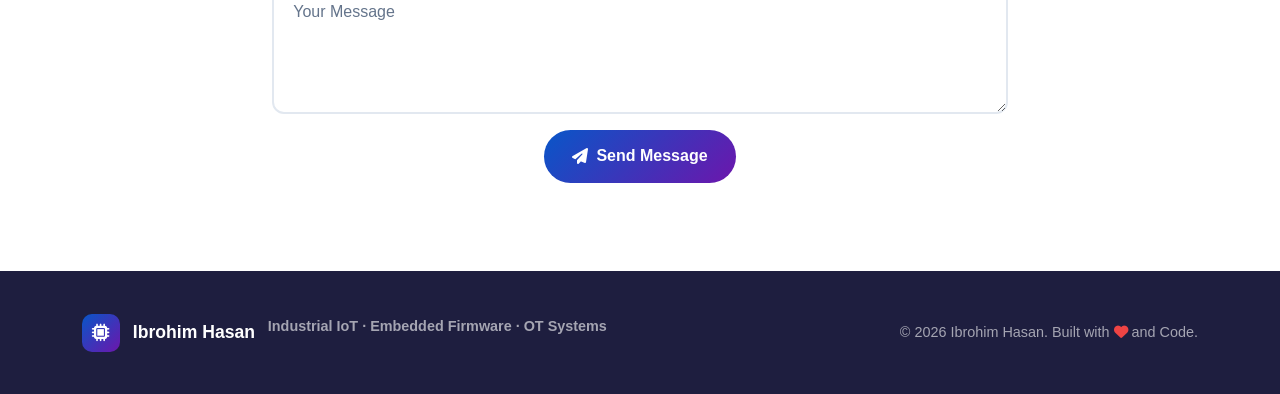
==== commit 6847cec3: "New website" ====
--- a/index.html
+++ b/index.html
@@ -3,7 +3,7 @@
 <head>
     <meta charset="UTF-8">
     <meta name="viewport" content="width=device-width, initial-scale=1.0">
-    <title>Ibrohim Hasan | Technopreneur & IoT Engineer</title>
+    <title>Ibrohim Hasan | Industrial IoT & OT Systems Engineer</title>
     <link href="https://cdn.jsdelivr.net/npm/bootstrap@5.3.3/dist/css/bootstrap.min.css" rel="stylesheet">
     <link rel="stylesheet" href="https://cdnjs.cloudflare.com/ajax/libs/font-awesome/6.4.2/css/all.min.css">
     <link rel="stylesheet" href="style.css">
@@ -15,7 +15,7 @@
     <!-- Navigation -->
     <nav class="navbar navbar-expand-lg navbar-light fixed-top">
         <div class="container">
-            <a class="navbar-brand" href="#">
+            <a class="navbar-brand" href="#hero">
                 <span class="brand-icon"><i class="fas fa-microchip"></i></span> Ibrohim Hasan
             </a>
             <button class="navbar-toggler" type="button" data-bs-toggle="collapse" data-bs-target="#navbarNav">
@@ -27,6 +27,7 @@
                     <li class="nav-item"><a class="nav-link" href="#about">About</a></li>
                     <li class="nav-item"><a class="nav-link" href="#skills">Skills</a></li>
                     <li class="nav-item"><a class="nav-link" href="#projects">Projects</a></li>
+                    <li class="nav-item"><a class="nav-link" href="#credentials">Credentials</a></li>
                     <li class="nav-item"><a class="nav-link" href="#contact">Contact</a></li>
                 </ul>
             </div>
@@ -38,51 +39,38 @@
         <div class="hero-content">
             <div class="circuit-badge">
                 <span class="circuit-dot"></span>
-                <span>IoT Engineer & Technopreneur</span>
-            </div>
-            <h1>Building Intelligent Systems for <span class="highlight">Real-World Impact</span></h1>
-            <p class="hero-subtitle">I design and build intelligent systems that integrate hardware, software, and data — from embedded devices to scalable platforms.</p>
+                <span>Industrial IoT · Embedded Firmware · OT Systems</span>
+            </div>
+            <h1>Building Reliable <span class="highlight">Industrial IoT & Embedded Systems</span></h1>
+            <p class="hero-subtitle">I develop embedded firmware, industrial gateways, and IoT control systems that connect field devices, automation protocols, and backend platforms into reliable real-time operations.</p>
             <div class="hero-buttons">
                 <a href="#projects" class="btn btn-white">
                     <i class="fas fa-rocket"></i> View My Work
                 </a>
-                <a href="#contact" class="btn btn-outline-white">
-                    <i class="fas fa-envelope"></i> Get In Touch
+                <a href="Ibrahim-Hasan.pdf" class="btn btn-outline-white" download>
+                    <i class="fas fa-download"></i> Download CV
                 </a>
             </div>
             <div class="hero-social">
-                <a href="#"><i class="fab fa-instagram"></i></a>
-                <a href="#"><i class="fab fa-linkedin-in"></i></a>
-                <a href="#"><i class="fab fa-github"></i></a>
-                <a href="#"><i class="fab fa-whatsapp"></i></a>
+                <a href="https://www.instagram.com/ibrohim_hsn.135/" target="_blank" rel="noopener" aria-label="Instagram"><i class="fab fa-instagram"></i></a>
+                <a href="https://www.linkedin.com/in/ibrohim-hasan-46212b25a/" target="_blank" rel="noopener" aria-label="LinkedIn"><i class="fab fa-linkedin-in"></i></a>
+                <a href="https://github.com/IbrahimHasan135" target="_blank" rel="noopener" aria-label="GitHub"><i class="fab fa-github"></i></a>
+                <a href="https://wa.me/6281806124037" target="_blank" rel="noopener" aria-label="WhatsApp"><i class="fab fa-whatsapp"></i></a>
             </div>
         </div>
         <div class="hero-visual">
-            <div class="pcb-board">
-                <div class="pcb-cpu">ESP32</div>
-                <div class="pcb-trace t1"></div>
-                <div class="pcb-trace t2"></div>
-                <div class="pcb-trace t3"></div>
-                <div class="pcb-trace t4"></div>
-                <div class="pcb-node n1"></div>
-                <div class="pcb-node n2"></div>
-                <div class="pcb-node n3"></div>
-                <div class="pcb-node n4"></div>
-                <div class="pcb-component c1"><i class="fas fa-wifi"></i></div>
-                <div class="pcb-component c2"><i class="fas fa-bluetooth-b"></i></div>
-                <div class="pcb-component c3"><i class="fas fa-sensor"></i></div>
-                <div class="pcb-component c4"><i class="fas fa-cloud"></i></div>
-            </div>
+            <img src="photo/profile.png" alt="Ibrohim Hasan" class="hero-profile-img">
         </div>
     </header>
 
     <!-- Social Links Bar - White Background -->
     <div class="social-bar">
-        <a href="#"><i class="fab fa-instagram"></i></a>
-        <a href="#"><i class="fab fa-linkedin-in"></i></a>
-        <a href="#"><i class="fab fa-github"></i></a>
-        <a href="#"><i class="fab fa-whatsapp"></i></a>
-        <a href="#"><img src="https://cdn.worldvectorlogo.com/logos/freepik.svg" alt="Freepik"></a>
+        <a href="https://www.instagram.com/ibrohim_hsn.135/" target="_blank" rel="noopener" aria-label="Instagram"><i class="fab fa-instagram"></i></a>
+        <a href="https://www.linkedin.com/in/ibrohim-hasan-46212b25a/" target="_blank" rel="noopener" aria-label="LinkedIn"><i class="fab fa-linkedin-in"></i></a>
+        <a href="https://github.com/IbrahimHasan135" target="_blank" rel="noopener" aria-label="GitHub"><i class="fab fa-github"></i></a>
+        <a href="https://wa.me/6281806124037" target="_blank" rel="noopener" aria-label="WhatsApp"><i class="fab fa-whatsapp"></i></a>
+        <a href="https://www.freepik.com/author/ibrahimhasan" target="_blank" rel="noopener" aria-label="Freepik"><i class="fas fa-pen-nib"></i></a>
+        <a href="https://www.logoground.com/designer.php?did=200165" target="_blank" rel="noopener" aria-label="Logoground"><i class="fas fa-layer-group"></i></a>
     </div>
 
     <!-- About Section - White Background -->
@@ -92,9 +80,7 @@
                 <div class="col-lg-5 text-center mb-4 mb-lg-0">
                     <div class="about-frame">
                         <div class="frame-inner">
-                            <div class="photo-placeholder">
-                                <i class="fas fa-user"></i>
-                            </div>
+                            <img src="photo/photo.png" alt="Ibrohim Hasan" class="about-photo">
                             <div class="award-badge">
                                 <i class="fas fa-trophy"></i> Gold Award
                             </div>
@@ -103,24 +89,29 @@
                 </div>
                 <div class="col-lg-7">
                     <h2 class="section-title">About <span class="highlight">Me</span></h2>
-                    <p class="lead">I am a <strong>technopreneur and IoT engineer</strong> focused on building intelligent systems that solve real-world problems.</p>
-                    <p>With a strong background in <strong>mechatronics, embedded systems, and full-stack development</strong>, I specialize in creating end-to-end solutions — from hardware design and control systems to cloud integration and user interfaces.</p>
-                    <p>As the founder of <strong>Novalynk</strong>, I am passionate about transforming innovative ideas into scalable technology products that deliver real impact.</p>
+                    <p class="lead">I am an <strong>Industrial IoT & OT Systems Engineer</strong> focused on embedded firmware, industrial gateway development, and automation system integration.</p>
+                    <p>With 1 year of embedded system experience, I work across ESP32-based firmware, PCB design, sensor integration, OTA update, REST API, MQTT, Zigbee, Modbus, and field troubleshooting for real industrial environments.</p>
+                    <p>My work connects hardware and operational technology: developing multi-protocol gateways, building real-time data pipelines, and integrating field devices with backend systems so monitoring and control can run reliably at scale.</p>
+                    <p>I am also trained in PLC, HMI, and Modbus, with project experience in climate control systems, Ferbos Gateway firmware, smart door lock integration, smart irrigation, and other microcontroller-based R&D projects.</p>
                     <div class="stats-row">
                         <div class="stat-box">
-                            <span class="stat-num">5+</span>
-                            <span class="stat-label">Years</span>
+                            <span class="stat-num">1</span>
+                            <span class="stat-label">Year Embedded</span>
                         </div>
                         <div class="stat-box">
-                            <span class="stat-num">20+</span>
+                            <span class="stat-num">12+</span>
                             <span class="stat-label">Projects</span>
+                        </div>
+                        <div class="stat-box">
+                            <span class="stat-num">30+</span>
+                            <span class="stat-label">Technologies</span>
                         </div>
                         <div class="stat-box">
                             <span class="stat-num">15+</span>
-                            <span class="stat-label">Technologies</span>
-                        </div>
-                    </div>
-                    <a href="#" class="btn btn-download">
+                            <span class="stat-label">Industrial IoT Skills</span>
+                        </div>
+                    </div>
+                    <a href="Ibrahim-Hasan.pdf" class="btn btn-download" download>
                         <i class="fas fa-download"></i> Download CV
                     </a>
                 </div>
@@ -235,129 +226,200 @@
     <!-- Projects Section - Gradient Blue to Purple Background -->
     <section id="projects" class="section-gradient">
         <div class="container">
-            <h2 class="section-title text-center">Featured <span class="highlight">Projects</span></h2>
-            <div class="row g-4">
-                <div class="col-md-6 col-lg-4">
-                    <div class="project-card">
-                        <div class="project-img">
-                            <i class="fas fa-cloud"></i>
-                        </div>
-                        <div class="project-content">
-                            <span class="project-badge">Featured</span>
-                            <h3>Climate Control ATM</h3>
-                            <p class="project-role">Project Manager + Engineer</p>
-                            <p class="project-desc">IoT-based monitoring system with dual ESP32, MQTT, and Zigbee for real-time ATM climate management.</p>
-                            <div class="project-tech">
-                                <span>ESP32</span>
-                                <span>MQTT</span>
-                                <span>Zigbee</span>
-                            </div>
-                        </div>
-                    </div>
-                </div>
-                <div class="col-md-6 col-lg-4">
-                    <div class="project-card">
-                        <div class="project-img">
-                            <i class="fas fa-tint"></i>
-                        </div>
-                        <div class="project-content">
-                            <h3>Smart Irrigation</h3>
-                            <p class="project-role">Full-stack IoT</p>
-                            <p class="project-desc">IoT + Web dashboard with real-time monitoring and automated control for smart farming.</p>
-                            <div class="project-tech">
-                                <span>ESP32</span>
-                                <span>API</span>
-                                <span>Web</span>
-                            </div>
-                        </div>
-                    </div>
-                </div>
-                <div class="col-md-6 col-lg-4">
-                    <div class="project-card">
-                        <div class="project-img">
-                            <i class="fas fa-heartbeat"></i>
-                        </div>
-                        <div class="project-content">
-                            <h3>Health Monitor</h3>
-                            <p class="project-role">IoT + AI</p>
-                            <p class="project-desc">Sensor-based device with Firebase backend and mobile app using fuzzy logic.</p>
-                            <div class="project-tech">
-                                <span>Sensors</span>
-                                <span>Firebase</span>
-                                <span>App</span>
-                            </div>
-                        </div>
-                    </div>
-                </div>
-                <div class="col-md-6 col-lg-4">
-                    <div class="project-card">
-                        <div class="project-img">
-                            <i class="fas fa-pray"></i>
-                        </div>
-                        <div class="project-content">
-                            <h3>Smart Rakaat Counter</h3>
-                            <p class="project-role">Hardware Innovation</p>
-                            <p class="project-desc">Custom PCB design with intuitive UX for elderly users.</p>
-                            <div class="project-tech">
-                                <span>PCB</span>
-                                <span>Arduino</span>
-                            </div>
-                        </div>
-                    </div>
-                </div>
-                <div class="col-md-6 col-lg-4">
-                    <div class="project-card">
-                        <div class="project-img">
-                            <i class="fas fa-wave-square"></i>
-                        </div>
-                        <div class="project-content">
-                            <h3>IoT Oscilloscope</h3>
-                            <p class="project-role">Visualization</p>
-                            <p class="project-desc">Web-based oscilloscope with MQTT integration for live data visualization.</p>
-                            <div class="project-tech">
-                                <span>MQTT</span>
-                                <span>Web</span>
-                            </div>
-                        </div>
-                    </div>
-                </div>
-                <div class="col-md-6 col-lg-4">
-                    <div class="project-card">
-                        <div class="project-img">
-                            <i class="fas fa-globe"></i>
-                        </div>
-                        <div class="project-content">
-                            <h3>CEI Website</h3>
-                            <p class="project-role">Team Project</p>
-                            <p class="project-desc">Corporate website with modern design and functionality.</p>
-                            <div class="project-tech">
-                                <span>HTML/CSS</span>
-                                <span>PHP</span>
-                            </div>
-                        </div>
-                    </div>
-                </div>
-            </div>
-        </div>
-    </section>
-
-    <!-- Novalynk Section -->
-    <section id="novalynk" class="section-light">
-        <div class="container">
+            <h2 class="section-title text-center">Featured Projects</h2>
+            <div id="projectCarousel" class="carousel slide project-carousel" data-bs-ride="carousel">
+                <div class="carousel-indicators">
+                    <button type="button" data-bs-target="#projectCarousel" data-bs-slide-to="0" class="active" aria-current="true" aria-label="Project slide 1"></button>
+                    <button type="button" data-bs-target="#projectCarousel" data-bs-slide-to="1" aria-label="Project slide 2"></button>
+                    <button type="button" data-bs-target="#projectCarousel" data-bs-slide-to="2" aria-label="Project slide 3"></button>
+                </div>
+                <div class="carousel-inner">
+                    <div class="carousel-item active">
+                        <div class="row g-4">
+                            <div class="col-md-6 col-lg-4">
+                                <div class="project-card">
+                                    <div class="project-img">
+                                        <img src="photo/project_climate.png" alt="Climate Control ATM project">
+                                    </div>
+                                    <div class="project-content">
+                                        <h3>Climate Control ATM</h3>
+                                        <p class="project-role">Project Manager + Engineer</p>
+                                        <p class="project-desc">IoT-based monitoring system with dual ESP32, MQTT, and Zigbee for real-time ATM climate management.</p>
+                                        <div class="project-tech">
+                                            <span>ESP32</span>
+                                            <span>MQTT</span>
+                                            <span>Zigbee</span>
+                                        </div>
+                                    </div>
+                                </div>
+                            </div>
+	                            <div class="col-md-6 col-lg-4">
+	                                <div class="project-card">
+	                                    <div class="project-img">
+	                                        <img src="photo/project_ferbosgateway.jpg" alt="Ferbos Gateway project">
+	                                    </div>
+	                                    <div class="project-content">
+	                                        <h3>Ferbos Gateway</h3>
+	                                        <p class="project-role">Firmware Developer + PCB Testing</p>
+	                                        <p class="project-desc">Developed industrial gateway firmware for Modbus and Zigbee to MQTT conversion, with PCB testing and QC support for field-ready hardware.</p>
+	                                        <div class="project-tech">
+	                                            <span>ESP32</span>
+	                                            <span>Modbus</span>
+	                                            <span>MQTT</span>
+	                                            <span>QC</span>
+	                                        </div>
+	                                    </div>
+	                                </div>
+                            </div>
+	                            <div class="col-md-6 col-lg-4">
+	                                <div class="project-card">
+	                                    <div class="project-img">
+	                                        <img src="photo/project_irigation.jpg" alt="Smart Irrigation project">
+	                                    </div>
+	                                    <div class="project-content">
+	                                        <h3>Smart Irrigation</h3>
+	                                        <p class="project-role">Full-stack IoT</p>
+	                                        <p class="project-desc">IoT + Web dashboard with real-time monitoring and automated control for smart farming.</p>
+	                                        <div class="project-tech">
+	                                            <span>ESP32</span>
+	                                            <span>API</span>
+	                                            <span>Web</span>
+	                                        </div>
+	                                    </div>
+	                                </div>
+                            </div>
+                        </div>
+                    </div>
+                    <div class="carousel-item">
+                        <div class="row g-4">
+	                            <div class="col-md-6 col-lg-4">
+	                                <div class="project-card">
+	                                    <div class="project-img">
+	                                        <img src="photo/project_health.png" alt="Health Monitor project">
+	                                    </div>
+	                                    <div class="project-content">
+	                                        <h3>Health Monitor</h3>
+	                                        <p class="project-role">IoT + AI</p>
+	                                        <p class="project-desc">Sensor-based device with Firebase backend and mobile app using fuzzy logic.</p>
+	                                        <div class="project-tech">
+	                                            <span>Sensors</span>
+	                                            <span>Firebase</span>
+	                                            <span>App</span>
+	                                        </div>
+	                                    </div>
+	                                </div>
+                            </div>
+                            <div class="col-md-6 col-lg-4">
+                                <div class="project-card">
+                                    <div class="project-img">
+                                        <img src="photo/project_osciloscop.png" alt="IoT Oscilloscope project">
+                                    </div>
+                                    <div class="project-content">
+                                        <h3>IoT Oscilloscope</h3>
+                                        <p class="project-role">Visualization</p>
+                                        <p class="project-desc">Web-based oscilloscope with MQTT integration for live data visualization.</p>
+                                        <div class="project-tech">
+                                            <span>MQTT</span>
+                                            <span>Web</span>
+                                        </div>
+                                    </div>
+                                </div>
+                            </div>
+                            <div class="col-md-6 col-lg-4">
+                                <div class="project-card">
+                                    <div class="project-img">
+                                        <img src="photo/project_cei.png" alt="CEI Website project">
+                                    </div>
+                                    <div class="project-content">
+                                        <h3>CEI Website</h3>
+                                        <p class="project-role">Team Project</p>
+                                        <p class="project-desc">Corporate website with modern design and functionality.</p>
+                                        <div class="project-tech">
+                                            <span>HTML/CSS</span>
+                                            <span>PHP</span>
+                                        </div>
+                                    </div>
+                                </div>
+                            </div>
+                        </div>
+                    </div>
+                    <div class="carousel-item">
+                        <div class="row g-4 justify-content-center">
+	                            <div class="col-md-6 col-lg-4">
+	                                <div class="project-card">
+	                                    <div class="project-img">
+	                                        <img src="photo/project_shalat.png" alt="Smart Rakaat Counter project">
+	                                    </div>
+	                                    <div class="project-content">
+	                                        <h3>Smart Rakaat Counter</h3>
+	                                        <p class="project-role">Hardware Innovation</p>
+	                                        <p class="project-desc">Custom PCB design with intuitive UX for elderly users.</p>
+	                                        <div class="project-tech">
+	                                            <span>PCB</span>
+	                                            <span>Arduino</span>
+	                                        </div>
+	                                    </div>
+	                                </div>
+                            </div>
+                            <div class="col-md-6 col-lg-4">
+                                <div class="project-card">
+                                    <div class="project-img">
+                                        <img src="photo/project_autofarming.png" alt="Automatic Farming project">
+                                    </div>
+                                    <div class="project-content">
+                                        <h3>Automatic Farming</h3>
+                                        <p class="project-role">Mechanical + Electrical</p>
+                                        <p class="project-desc">Automatic rice seed planting machine with 3D mechanical design, electrical control, assembly, and field-oriented system integration.</p>
+                                        <div class="project-tech">
+                                            <span>3D Modeling</span>
+                                            <span>Electrical</span>
+                                            <span>Assembly</span>
+                                        </div>
+                                    </div>
+                                </div>
+                            </div>
+                        </div>
+                    </div>
+                </div>
+                <button class="carousel-control-prev" type="button" data-bs-target="#projectCarousel" data-bs-slide="prev" aria-label="Previous projects">
+                    <span class="carousel-control-prev-icon" aria-hidden="true"></span>
+                </button>
+                <button class="carousel-control-next" type="button" data-bs-target="#projectCarousel" data-bs-slide="next" aria-label="Next projects">
+                    <span class="carousel-control-next-icon" aria-hidden="true"></span>
+                </button>
+            </div>
+        </div>
+    </section>
+
+    <!-- Credentials Section - White Background -->
+    <section id="credentials" class="section-white">
+        <div class="container">
+            <h2 class="section-title text-center">Achievements & <span class="highlight">Certificates</span></h2>
             <div class="row g-4 justify-content-center">
-                <div class="col-lg-5">
-                    <div class="novalynk-card">
-                        <div class="novalynk-logo">N</div>
-                        <h3>Novalynk</h3>
-                        <p class="novalynk-role"><i class="fas fa-crown"></i> Founder</p>
-                        <p class="novalynk-tagline">Smart Connected Systems</p>
-                        <p class="novalynk-desc">Technology initiative focused on building scalable IoT-based solutions for smart environments, industrial systems, and automation.</p>
-                        <div class="novalynk-features">
-                            <div><i class="fas fa-check-circle"></i> Smart Environments</div>
-                            <div><i class="fas fa-check-circle"></i> Industrial Automation</div>
-                            <div><i class="fas fa-check-circle"></i> IoT Platform</div>
-                        </div>
-                        <span class="novalynk-status">Coming Soon</span>
+                <div class="col-md-6">
+                    <div class="credential-card">
+                        <div class="credential-media">
+                            <img src="photo/certificate_goldmedal.png" alt="Gold Award certificate">
+                        </div>
+                        <div class="credential-body">
+                            <span class="credential-type">Achievement</span>
+                            <h3>Gold Award - Pekan Inovasi Nasional 2025</h3>
+                            <p class="credential-source">Universitas Mercu Buana</p>
+                            <p>Received the highest recognition for Digital Fence, an innovation designed to protect National Conservation Forests with GSM-based real-time environmental monitoring.</p>
+                        </div>
+                    </div>
+                </div>
+                <div class="col-md-6">
+                    <div class="credential-card">
+                        <div class="credential-media">
+                            <img src="photo/certificate_plc.jpg" alt="Wecon PLC and HMI certificate">
+                        </div>
+                        <div class="credential-body">
+                            <span class="credential-type">Certificate</span>
+                            <h3>Training on PLC & HMI (Wecon Products)</h3>
+                            <p class="credential-source">PT. Berkat Solusindo | 30 May 2026</p>
+                            <p>Completed Wecon PLC and HMI training focused on sensor and device integration using Modbus communication.</p>
+                        </div>
                     </div>
                 </div>
             </div>
@@ -368,7 +430,7 @@
     <section id="contact" class="section-white">
         <div class="container">
             <h2 class="section-title text-center">Let's <span class="highlight">Connect</span></h2>
-            <p class="text-center mb-5">Let's build something impactful together.</p>
+            <p class="text-center mb-5">Let's discuss the system in depth — impact starts with an honest analysis.</p>
             <div class="row justify-content-center">
                 <div class="col-lg-8">
                     <form class="contact-form">
@@ -401,10 +463,10 @@
                 <div class="footer-brand">
                     <span class="brand-icon"><i class="fas fa-microchip"></i></span>
                     <span>Ibrohim Hasan</span>
-                    <p class="footer-tagline">Technopreneur | IoT Engineer | Founder Novalynk</p>
+                    <p class="footer-tagline">Industrial IoT · Embedded Firmware · OT Systems</p>
                 </div>
                 <div class="footer-copy">
-                    <p>&copy; 2024 Ibrohim Hasan. Built with <i class="fas fa-heart"></i> and Code.</p>
+                    <p>&copy; 2026 Ibrohim Hasan. Built with <i class="fas fa-heart"></i> and Code.</p>
                 </div>
             </div>
         </div>
--- a/style.css
+++ b/style.css
@@ -57,23 +57,23 @@
 
 .navbar-brand {
     font-weight: 700;
-    font-size: 1.3rem;
+    font-size: 1.5rem;
     color: var(--text-dark) !important;
     display: flex;
     align-items: center;
-    gap: 0.5rem;
+    gap: 0.6rem;
 }
 
 .navbar-brand .brand-icon {
-    width: 36px;
-    height: 36px;
+    width: 42px;
+    height: 42px;
     background: linear-gradient(135deg, var(--primary), var(--purple));
-    border-radius: 8px;
+    border-radius: 9px;
     display: flex;
     align-items: center;
     justify-content: center;
     color: white;
-    font-size: 1rem;
+    font-size: 1.1rem;
 }
 
 .nav-link {
@@ -189,9 +189,9 @@
 }
 
 .hero h1 {
-    font-size: 3.4rem;
+    font-size: clamp(2rem, 2.4vw + 1.6rem, 3rem);
     font-weight: 800;
-    line-height: 1.1;
+    line-height: 1.15;
     margin-bottom: 1.2rem;
     color: white;
     animation: fadeInUp 1.2s ease;
@@ -287,11 +287,20 @@
     max-width: 48%;
     display: flex;
     justify-content: center;
-    align-items: center;
+    align-items: flex-end;
     position: relative;
     z-index: 2;
-    padding-bottom: 40px;
+    align-self: stretch;
+    padding-top: 90px;
     animation: fadeInRight 1.5s ease;
+}
+
+.hero-profile-img {
+    width: min(540px, 43vw);
+    max-height: 640px;
+    object-fit: contain;
+    object-position: bottom center;
+    filter: drop-shadow(0 25px 35px rgba(0, 0, 0, 0.22));
 }
 
 @keyframes fadeInRight {
@@ -492,15 +501,12 @@
     opacity: 0.3;
 }
 
-.photo-placeholder {
+.about-photo {
     width: 100%;
     height: 100%;
-    display: flex;
-    align-items: center;
-    justify-content: center;
-    font-size: 6rem;
-    color: var(--primary);
-    opacity: 0.25;
+    display: block;
+    object-fit: cover;
+    object-position: center top;
 }
 
 .frame-inner .award-badge {
@@ -519,22 +525,25 @@
 }
 
 .stats-row {
-    display: flex;
-    gap: 2.5rem;
-    margin: 2rem 0;
+    display: grid;
+    grid-template-columns: repeat(4, minmax(0, 1fr));
+    gap: 0.75rem;
+    margin: 1.6rem 0;
 }
 
 .stat-box {
     text-align: center;
-    padding: 1rem 1.5rem;
+    min-width: 0;
+    padding: 0.75rem 0.55rem;
     background: var(--bg-light);
-    border-radius: 12px;
+    border-radius: 10px;
 }
 
 .stat-num {
     display: block;
-    font-size: 2.2rem;
+    font-size: 1.65rem;
     font-weight: 700;
+    line-height: 1.1;
     background: linear-gradient(135deg, var(--primary), var(--purple));
     -webkit-background-clip: text;
     -webkit-text-fill-color: transparent;
@@ -542,7 +551,11 @@
 }
 
 .stat-label {
-    font-size: 0.85rem;
+    display: block;
+    margin-top: 0.25rem;
+    font-size: 0.72rem;
+    line-height: 1.2;
+    white-space: nowrap;
     color: var(--text-muted);
 }
 
@@ -566,6 +579,77 @@
     color: white;
 }
 
+/* Credentials - Enhanced */
+.credential-card {
+    height: 100%;
+    background: var(--white);
+    border: 1px solid var(--border);
+    border-radius: 16px;
+    overflow: hidden;
+    transition: all 0.3s ease;
+}
+
+.credential-card:hover {
+    transform: translateY(-8px);
+    box-shadow: 0 20px 40px rgba(0, 0, 0, 0.08);
+    border-color: transparent;
+}
+
+.credential-media {
+    width: 100%;
+    aspect-ratio: 16 / 10;
+    display: flex;
+    align-items: center;
+    justify-content: center;
+    background: linear-gradient(135deg, rgba(8, 86, 200, 0.08), rgba(108, 22, 172, 0.1));
+    border-bottom: 1px solid var(--border);
+    color: var(--primary);
+    font-size: 2rem;
+}
+
+.credential-media img {
+    width: 100%;
+    height: 100%;
+    display: block;
+    object-fit: contain;
+    padding: 0.6rem;
+}
+
+.credential-body {
+    padding: 1.6rem;
+}
+
+.credential-type {
+    display: inline-block;
+    background: var(--bg-light);
+    color: var(--primary);
+    border: 1px solid var(--border);
+    border-radius: 20px;
+    padding: 0.35rem 0.8rem;
+    font-size: 0.75rem;
+    font-weight: 700;
+    text-transform: uppercase;
+    margin-bottom: 1rem;
+}
+
+.credential-card h3 {
+    color: var(--text-dark);
+    font-size: 1.2rem;
+    font-weight: 700;
+    margin-bottom: 0.5rem;
+}
+
+.credential-source {
+    color: var(--purple);
+    font-weight: 600;
+    margin-bottom: 0.8rem;
+}
+
+.credential-card p:last-child {
+    color: var(--text-muted);
+    margin-bottom: 0;
+}
+
 /* Skills - Enhanced */
 .skill-category {
     background: var(--white);
@@ -694,6 +778,44 @@
 }
 
 /* Projects - Enhanced Grid */
+.project-carousel {
+    padding: 0 3.5rem 3rem;
+}
+
+.project-carousel .carousel-inner {
+    overflow: visible;
+}
+
+.project-carousel .carousel-indicators {
+    bottom: -3rem;
+    margin-bottom: 0;
+}
+
+.project-carousel .carousel-indicators [data-bs-target] {
+    width: 10px;
+    height: 10px;
+    border-radius: 50%;
+    border: 0;
+    opacity: 0.55;
+}
+
+.project-carousel .carousel-indicators .active {
+    opacity: 1;
+}
+
+.project-carousel .carousel-control-prev,
+.project-carousel .carousel-control-next {
+    width: 3rem;
+}
+
+.project-carousel .carousel-control-prev {
+    left: -0.5rem;
+}
+
+.project-carousel .carousel-control-next {
+    right: -0.5rem;
+}
+
 .section-gradient .project-card {
     background: rgba(255, 255, 255, 0.95);
     border-radius: 20px;
@@ -710,7 +832,8 @@
 }
 
 .section-gradient .project-img {
-    height: 150px;
+    aspect-ratio: 16 / 10;
+    min-height: 190px;
     background: linear-gradient(135deg, var(--primary), var(--purple));
     display: flex;
     align-items: center;
@@ -733,6 +856,14 @@
 .section-gradient .project-img i {
     font-size: 3.2rem;
     color: white;
+}
+
+.section-gradient .project-img img {
+    width: 100%;
+    height: 100%;
+    display: block;
+    object-fit: cover;
+    object-position: center;
 }
 
 .section-gradient .project-content {
@@ -789,129 +920,6 @@
     font-weight: 500;
 }
 
-/* Novalynk - Enhanced Card */
-.novalynk-card {
-    background: white;
-    border-radius: 24px;
-    padding: 3.5rem 2.5rem;
-    text-align: center;
-    box-shadow: 0 20px 50px rgba(108, 22, 172, 0.12);
-    position: relative;
-    overflow: hidden;
-}
-
-.novalynk-card::before {
-    content: '';
-    position: absolute;
-    top: 0;
-    left: 0;
-    width: 100%;
-    height: 6px;
-    background: linear-gradient(90deg, var(--primary), var(--purple));
-}
-
-.novalynk-card::after {
-    content: '';
-    position: absolute;
-    top: -50px;
-    right: -50px;
-    width: 150px;
-    height: 150px;
-    background: linear-gradient(135deg, var(--primary), var(--purple));
-    opacity: 0.05;
-    border-radius: 50%;
-}
-
-.novalynk-logo {
-    width: 110px;
-    height: 110px;
-    background: linear-gradient(135deg, var(--primary), var(--purple));
-    border-radius: 50%;
-    display: flex;
-    align-items: center;
-    justify-content: center;
-    font-size: 3.2rem;
-    font-weight: 800;
-    color: white;
-    margin: 0 auto 1.8rem;
-    box-shadow: 0 15px 35px rgba(108, 22, 172, 0.25);
-    position: relative;
-    z-index: 1;
-}
-
-.novalynk-card h3 {
-    font-size: 2rem;
-    font-weight: 700;
-    color: var(--text-dark);
-    margin-bottom: 0.3rem;
-    position: relative;
-    z-index: 1;
-}
-
-.novalynk-role {
-    color: var(--purple);
-    font-weight: 600;
-    font-size: 1rem;
-    margin-bottom: 0.3rem;
-    position: relative;
-    z-index: 1;
-}
-
-.novalynk-role i {
-    color: #f59e0b;
-    margin-right: 0.4rem;
-}
-
-.novalynk-tagline {
-    color: var(--primary);
-    font-weight: 600;
-    font-size: 1.1rem;
-    margin-bottom: 1rem;
-    position: relative;
-    z-index: 1;
-}
-
-.novalynk-desc {
-    color: var(--text-muted);
-    font-size: 1rem;
-    margin-bottom: 1.5rem;
-    line-height: 1.7;
-    position: relative;
-    z-index: 1;
-}
-
-.novalynk-features {
-    margin-bottom: 1.8rem;
-    position: relative;
-    z-index: 1;
-}
-
-.novalynk-features div {
-    display: flex;
-    align-items: center;
-    justify-content: center;
-    gap: 0.6rem;
-    padding: 0.6rem 0;
-    color: var(--text-muted);
-}
-
-.novalynk-features i {
-    color: var(--primary);
-}
-
-.novalynk-status {
-    display: inline-block;
-    background: linear-gradient(135deg, var(--primary), var(--purple));
-    color: white;
-    padding: 0.6rem 1.8rem;
-    border-radius: 50px;
-    font-weight: 600;
-    font-size: 0.95rem;
-    box-shadow: 0 8px 20px rgba(8, 86, 200, 0.25);
-    position: relative;
-    z-index: 1;
-}
-
 /* Contact - Enhanced */
 .contact-form .form-control {
     background: var(--white);
@@ -991,11 +999,7 @@
         max-width: 100%;
         padding-top: 0;
     }
-    
-    .hero h1 {
-        font-size: 2.6rem;
-    }
-    
+
     .hero-subtitle {
         max-width: 100%;
     }
@@ -1007,6 +1011,22 @@
     .hero-visual {
         max-width: 100%;
         margin-top: 2.5rem;
+        align-self: center;
+        padding-top: 0;
+    }
+
+    .hero-profile-img {
+        width: min(390px, 88vw);
+        max-height: 470px;
+    }
+
+    .stats-row {
+        grid-template-columns: repeat(2, minmax(0, 150px));
+        justify-content: center;
+    }
+
+    .project-carousel {
+        padding: 0 2.5rem 3rem;
     }
     
     .pcb-board {
@@ -1016,16 +1036,44 @@
 }
 
 @media (max-width: 767px) {
-    .hero h1 {
-        font-size: 2rem;
-    }
-    
     .section-title {
         font-size: 1.9rem;
     }
     
     .stats-row {
-        justify-content: center;
+        gap: 0.6rem;
+    }
+
+    .stat-box {
+        padding: 0.7rem 0.45rem;
+    }
+
+    .stat-num {
+        font-size: 1.45rem;
+    }
+
+    .stat-label {
+        font-size: 0.68rem;
+    }
+
+    .project-carousel {
+        padding: 0 0 3rem;
+    }
+
+    .project-carousel .carousel-control-prev,
+    .project-carousel .carousel-control-next {
+        top: auto;
+        bottom: -0.4rem;
+        width: 2.6rem;
+        height: 2.6rem;
+    }
+
+    .project-carousel .carousel-control-prev {
+        left: 1rem;
+    }
+
+    .project-carousel .carousel-control-next {
+        right: 1rem;
     }
     
     .footer-content {
